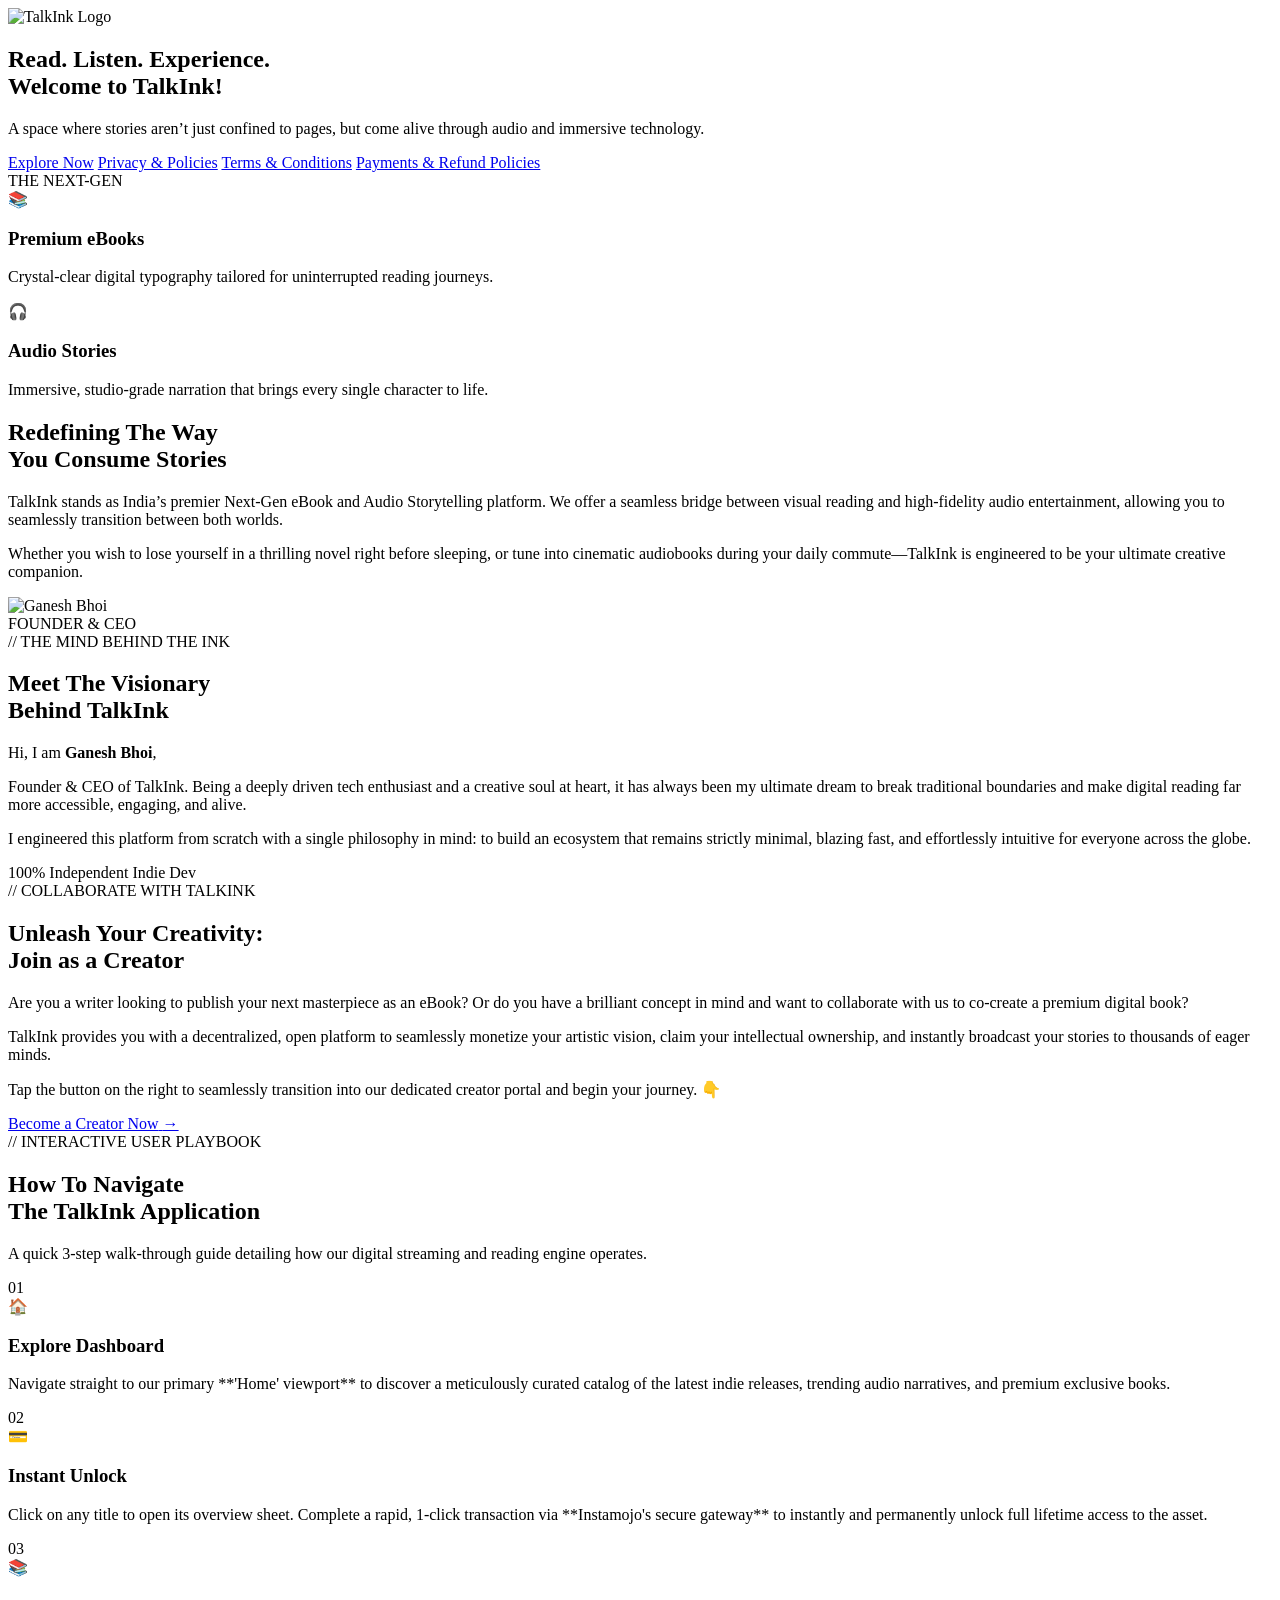
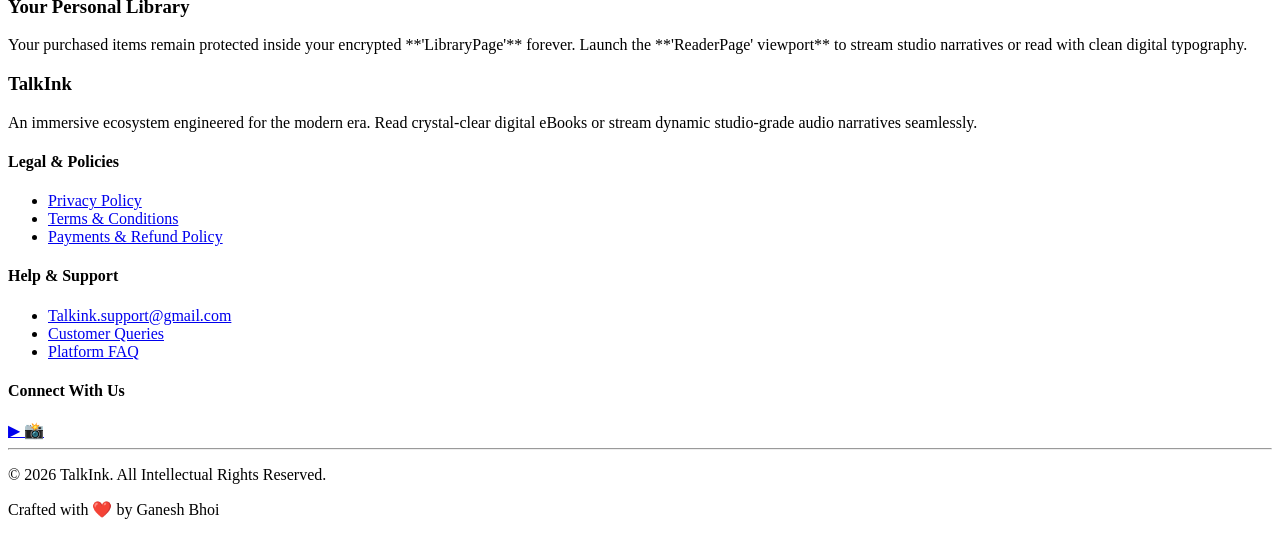
==== about.html @ d118d5c9 "Add files via upload" ====
<!DOCTYPE html>
<html lang="en">
<head>
    <meta charset="UTF-8">
    <meta name="viewport" content="width=device-width, initial-scale=1.0">
    <title>About TalkInk | Read. Listen. Experience.</title>
    
    <link rel="preconnect" href="https://fonts.googleapis.com">
    <link rel="preconnect" href="https://fonts.gstatic.com" crossorigin>
    <link href="https://fonts.googleapis.com/css2?family=Bricolage+Grotesque:opsz,wght@12..96,400;12..96,700&family=Inter:wght@300;400;600&display=swap" rel="stylesheet">
    
    <link rel="stylesheet" href="./css/about.css">
    
    
    
    
        <link rel="manifest" href="manifest.json">

<meta name="theme-color" content="#020617">
<meta name="apple-mobile-web-app-capable" content="yes">
<meta name="apple-mobile-web-app-status-bar-style" content="black-translucent">

<script>
  if ('serviceWorker' in navigator) {
    window.addEventListener('load', () => {
      navigator.serviceWorker.register('sw.js')
        .then(reg => console.log('🚀 TalkInk PWA Registered Successfully!', reg.scope))
        .catch(err => console.log('PWA Registration Failed:', err));
    });
  }
</script>
    
    
</head>
<body>

    <div class="glow-bg">
        <div class="blob blob-1"></div>
        <div class="blob blob-2"></div>
    </div>

    <main class="about-container">
        <section class="hero-section">
            <div class="hero-content">
                <div class="logo-wrapper reveal">
                    <div class="logo-glow"></div>
                    <img src="https://res.cloudinary.com/drrwpgp4m/image/upload/v1779297950/nyvkkxwpw5bxoefiwetw.jpg" alt="TalkInk Logo" id="wpa-avatar" class="hero-logo">
                </div>

                <h1 class="hero-title reveal">
                    Read. Listen. <span class="gradient-text">Experience.</span> 
                    <br>Welcome to TalkInk!
                </h1>

<p class="hero-subtitle reveal">
    A space where stories aren’t just confined to pages, 
    but come alive through <span class="highlight">audio and immersive technology</span>.
</p>


                <div class="hero-btns reveal">
                    <a href="index.html" class="btn-primary">Explore Now</a>
                       <a href="privacy.html" class="btn-primary">Privacy & Policies</a>

                       <a href="terms.html" class="btn-primary">Terms & Conditions</a>
                       
                       
                       <a href="payments.html" class="btn-primary">Payments & Refund Policies</a>
                </div>
            </div>
        </section>
        
        
        
        
        <section class="about-platform-section" id="about-vision">
    <div class="platform-container">
        
        <div class="bg-watermark">THE NEXT-GEN</div>

        <div class="platform-grid">
            <div class="platform-visuals reveal">
                <div class="feature-card glass-card">
                    <span class="card-icon">📚</span>
                    <h3>Premium eBooks</h3>
                    <p>Crystal-clear digital typography tailored for uninterrupted reading journeys.</p>
                </div>
                <div class="feature-card glass-card">
                    <span class="card-icon">🎧</span>
                    <h3>Audio Stories</h3>
                    <p>Immersive, studio-grade narration that brings every single character to life.</p>
                </div>
            </div>

            <div class="platform-text-content">
                <h2 class="section-title reveal">
                    Redefining The Way <br>You <span class="gradient-text">Consume Stories</span>
                </h2>
                
                <p class="platform-description reveal">
                    TalkInk stands as India’s premier Next-Gen eBook and Audio Storytelling platform. We offer a seamless bridge between visual reading and high-fidelity audio entertainment, allowing you to seamlessly transition between both worlds.
                </p>

                <p class="platform-description reveal">
                    Whether you wish to lose yourself in a thrilling novel right before sleeping, or tune into cinematic audiobooks during your daily commute—TalkInk is engineered to be your ultimate creative companion.
                </p>
            </div>
        </div>

    </div>
</section>



<section class="about-ceo-section">
    <div class="ceo-container">
        
        <div class="ceo-grid">
            <div class="ceo-visual-column reveal">
                <div class="frame-wrapper">
                    <div class="frame-border-glow"></div>
                    <div class="frame-corner corner-tl"></div>
                    <div class="frame-corner corner-br"></div>
                    <img src="https://res.cloudinary.com/drrwpgp4m/image/upload/v1779298196/upvf1u9ggvpctoeyirf7.jpg" alt="Ganesh Bhoi" id="founder-avatar" class="ceo-profile-img">
                </div>
                <div class="ceo-signature-badge">FOUNDER & CEO</div>
            </div>

            <div class="ceo-text-column">
                <span class="section-tag reveal">// THE MIND BEHIND THE INK</span>
                <h2 class="ceo-title reveal">Meet The Visionary <br>Behind TalkInk</h2>
                
                <div class="ceo-bio-wrapper reveal">
                    <p class="bio-greeting">Hi, I am <strong>Ganesh Bhoi</strong>,</p>
                    <p class="bio-main-text">
                        Founder & CEO of TalkInk. Being a deeply driven tech enthusiast and a creative soul at heart, it has always been my ultimate dream to break traditional boundaries and make digital reading far more accessible, engaging, and alive.
                    </p>
                    <p class="bio-main-text">
                        I engineered this platform from scratch with a single philosophy in mind: to build an ecosystem that remains strictly minimal, blazing fast, and effortlessly intuitive for everyone across the globe.
                    </p>
                </div>

                <div class="ceo-footer-meta reveal">
                    <div class="meta-item">
                        <span class="meta-val">100%</span>
                        <span class="meta-lbl">Independent Indie Dev</span>
                    </div>
                </div>
            </div>
        </div>

    </div>
</section>











<section class="about-creator-section">
    <div class="creator-container">
        
        <div class="creator-card glass-panel reveal">
            <div class="card-aura-glow"></div>
            
            <div class="creator-content-layout">
                <div class="creator-text-block">
                    <span class="creator-tag">// COLLABORATE WITH TALKINK</span>
                    <h2 class="creator-title">Unleash Your Creativity: <br><span class="gradient-text">Join as a Creator</span></h2>
                    
                    <p class="creator-description">
                        Are you a writer looking to publish your next masterpiece as an eBook? Or do you have a brilliant concept in mind and want to collaborate with us to co-create a premium digital book? 
                    </p>
                    <p class="creator-description">
                        TalkInk provides you with a decentralized, open platform to seamlessly monetize your artistic vision, claim your intellectual ownership, and instantly broadcast your stories to thousands of eager minds.
                    </p>
                    <p class="creator-direction-text">
                        Tap the button on the right to seamlessly transition into our dedicated creator portal and begin your journey. 👇
                    </p>
                </div>

                <div class="creator-action-block">
                    <div class="action-btn-wrapper">
                        <a href="creator.html" class="btn-magnetic-cta">
                            <span class="btn-text">Become a Creator Now</span>
                            <span class="btn-arrow">→</span>
                        </a>
                        <div class="btn-shadow-pulse"></div>
                    </div>
                </div>
            </div>
        </div>

    </div>
</section>











<section class="about-guide-section">
    <div class="guide-container">
        
        <div class="guide-header-block">
            <span class="guide-tag reveal">// INTERACTIVE USER PLAYBOOK</span>
            <h2 class="guide-main-title reveal">How To Navigate <br>The <span class="gradient-text">TalkInk Application</span></h2>
            <p class="guide-lead-text reveal">A quick 3-step walk-through guide detailing how our digital streaming and reading engine operates.</p>
        </div>

        <div class="guide-timeline-grid">
            
            <div class="guide-step-card glass-step reveal">
                <div class="step-badge">01</div>
                <div class="step-icon-wrap">🏠</div>
                <h3 class="step-title">Explore Dashboard</h3>
                <p class="step-description">
                    Navigate straight to our primary **'Home' viewport** to discover a meticulously curated catalog of the latest indie releases, trending audio narratives, and premium exclusive books.
                </p>
            </div>

            <div class="guide-step-card glass-step reveal">
                <div class="step-badge">02</div>
                <div class="step-icon-wrap">💳</div>
                <h3 class="step-title">Instant Unlock</h3>
                <p class="step-description">
                    Click on any title to open its overview sheet. Complete a rapid, 1-click transaction via **Instamojo's secure gateway** to instantly and permanently unlock full lifetime access to the asset.
                </p>
            </div>

            <div class="guide-step-card glass-step reveal">
                <div class="step-badge">03</div>
                <div class="step-icon-wrap">📚</div>
                <h3 class="step-title">Your Personal Library</h3>
                <p class="step-description">
                    Your purchased items remain protected inside your encrypted **'LibraryPage'** forever. Launch the **'ReaderPage' viewport** to stream studio narratives or read with clean digital typography.
                </p>
            </div>

        </div>

    </div>
</section>

        
        
        
        
        
        
        
        
        
        
        
        
        
        
    </main>
    
    
    
    <footer class="about-footer">
    <div class="footer-container">
        
        <div class="footer-grid-layout">
            
            <div class="footer-brand-column reveal">
                <div class="footer-logo-row">
                    <span class="brand-dot"></span>
                    <h3 class="footer-brand-name">TalkInk</h3>
                </div>
                <p class="brand-pitch-text">
                    An immersive ecosystem engineered for the modern era. Read crystal-clear digital eBooks or stream dynamic studio-grade audio narratives seamlessly.
                </p>
            </div>

            <div class="footer-links-column reveal">
                <h4 class="column-title">Legal & Policies</h4>
                <ul class="footer-link-list">
                    <li><a href="privacy.html" class="footer-nav-link">Privacy Policy</a></li>
                    <li><a href="terms.html" class="footer-nav-link">Terms & Conditions</a></li>
                    <li><a href="payments.html" class="footer-nav-link">Payments & Refund Policy</a></li>
                </ul>
            </div>

            <div class="footer-links-column reveal">
                <h4 class="column-title">Help & Support</h4>
                <ul class="footer-link-list">
                    <li><a href="mailto:Talkink.support@gmail.com" class="footer-nav-link link-email">Talkink.support@gmail.com</a></li>
                    <li><a href="support.html" class="footer-nav-link">Customer Queries</a></li>
                    <li><a href="faq.html" class="footer-nav-link">Platform FAQ</a></li>
                </ul>
            </div>

            <div class="footer-links-column reveal">
                <h4 class="column-title">Connect With Us</h4>
                <div class="social-links-row">
                    <a href="https://youtube.com" target="_blank" class="social-circle-btn" aria-label="YouTube">
                        <span class="social-icon">▶</span>
                    </a>
                    <a href="https://instagram.com" target="_blank" class="social-circle-btn" aria-label="Instagram">
                        <span class="social-icon">📸</span>
                    </a>
                </div>
            </div>

        </div>

        <hr class="footer-divider">

        <div class="footer-bottom-row">
            <p class="copyright-text">
                &copy; 2026 <span class="highlight-white">TalkInk</span>. All Intellectual Rights Reserved.
            </p>
            <p class="developer-tag">
                Crafted with ❤️ by <span class="gradient-text">Ganesh Bhoi</span>
            </p>
        </div>

    </div>
</footer>


    <script type="module" src="./js/about.js"></script>
</body>
</html>
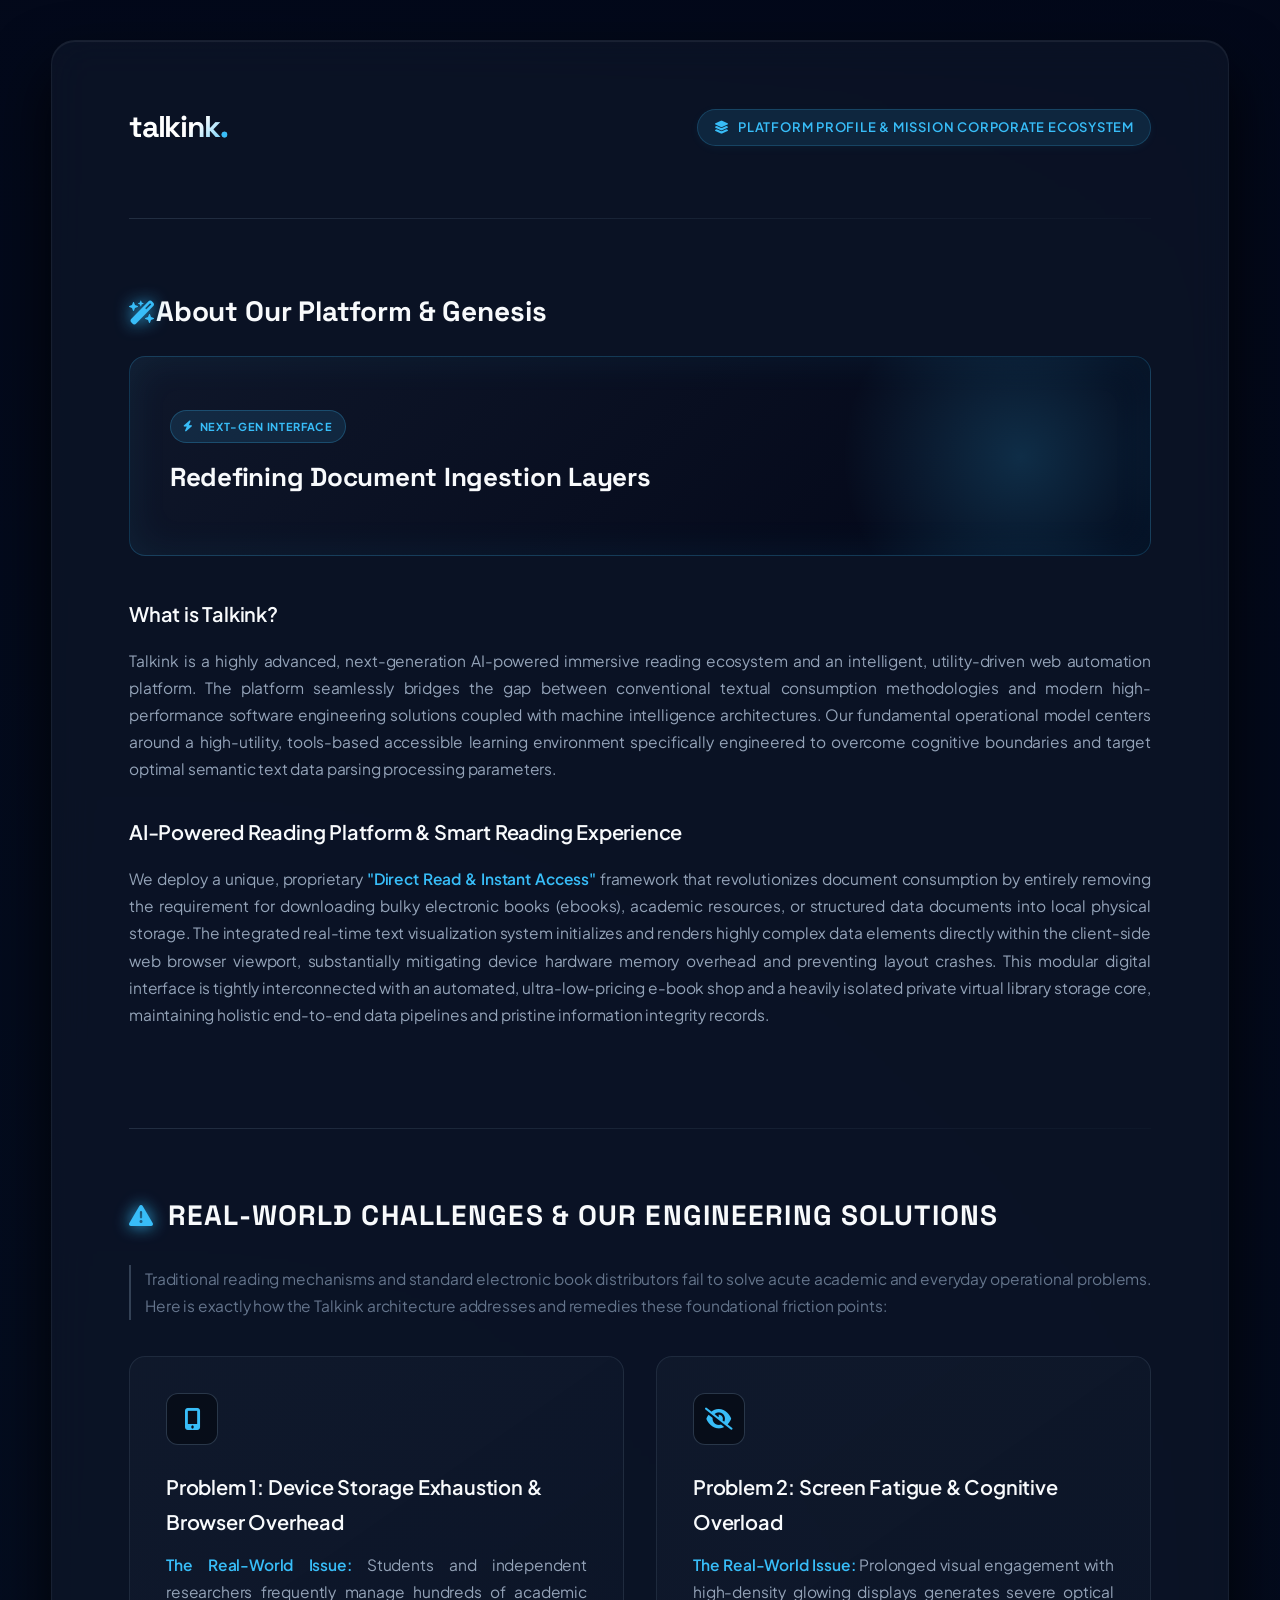
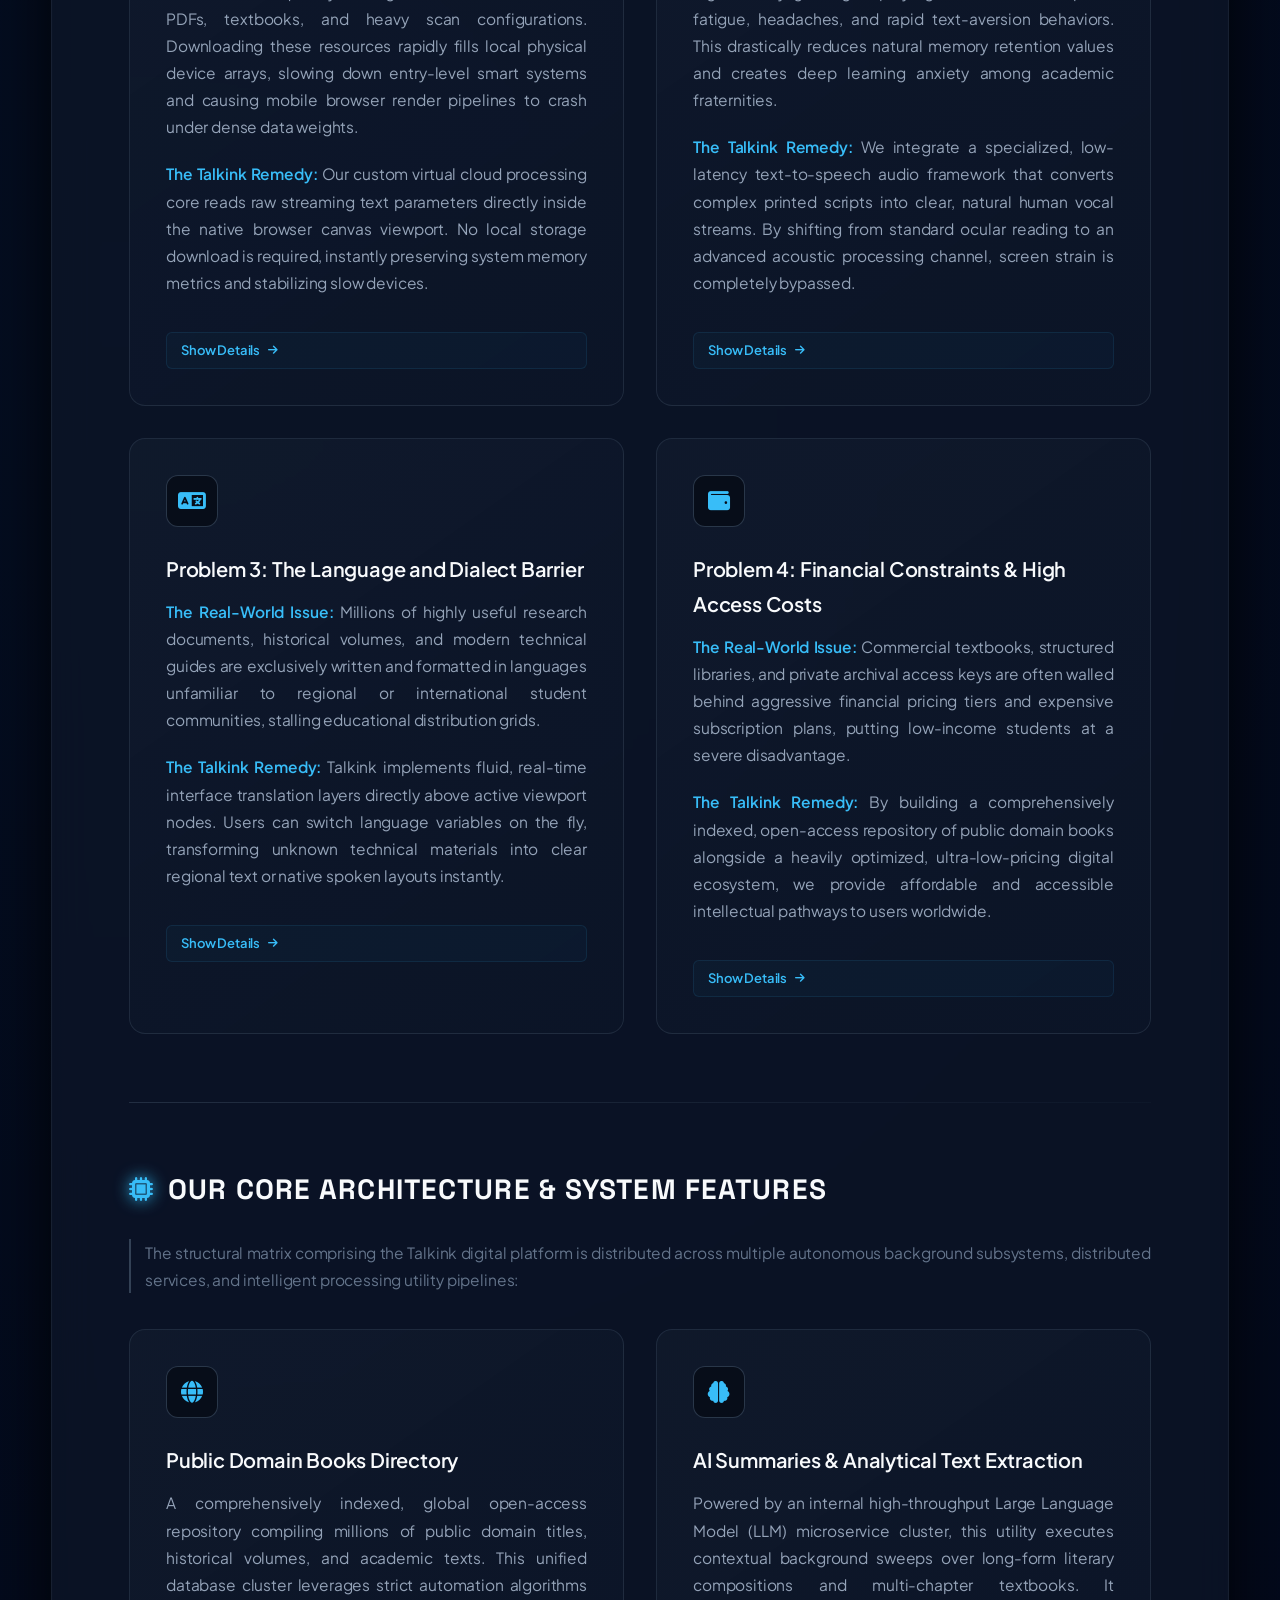
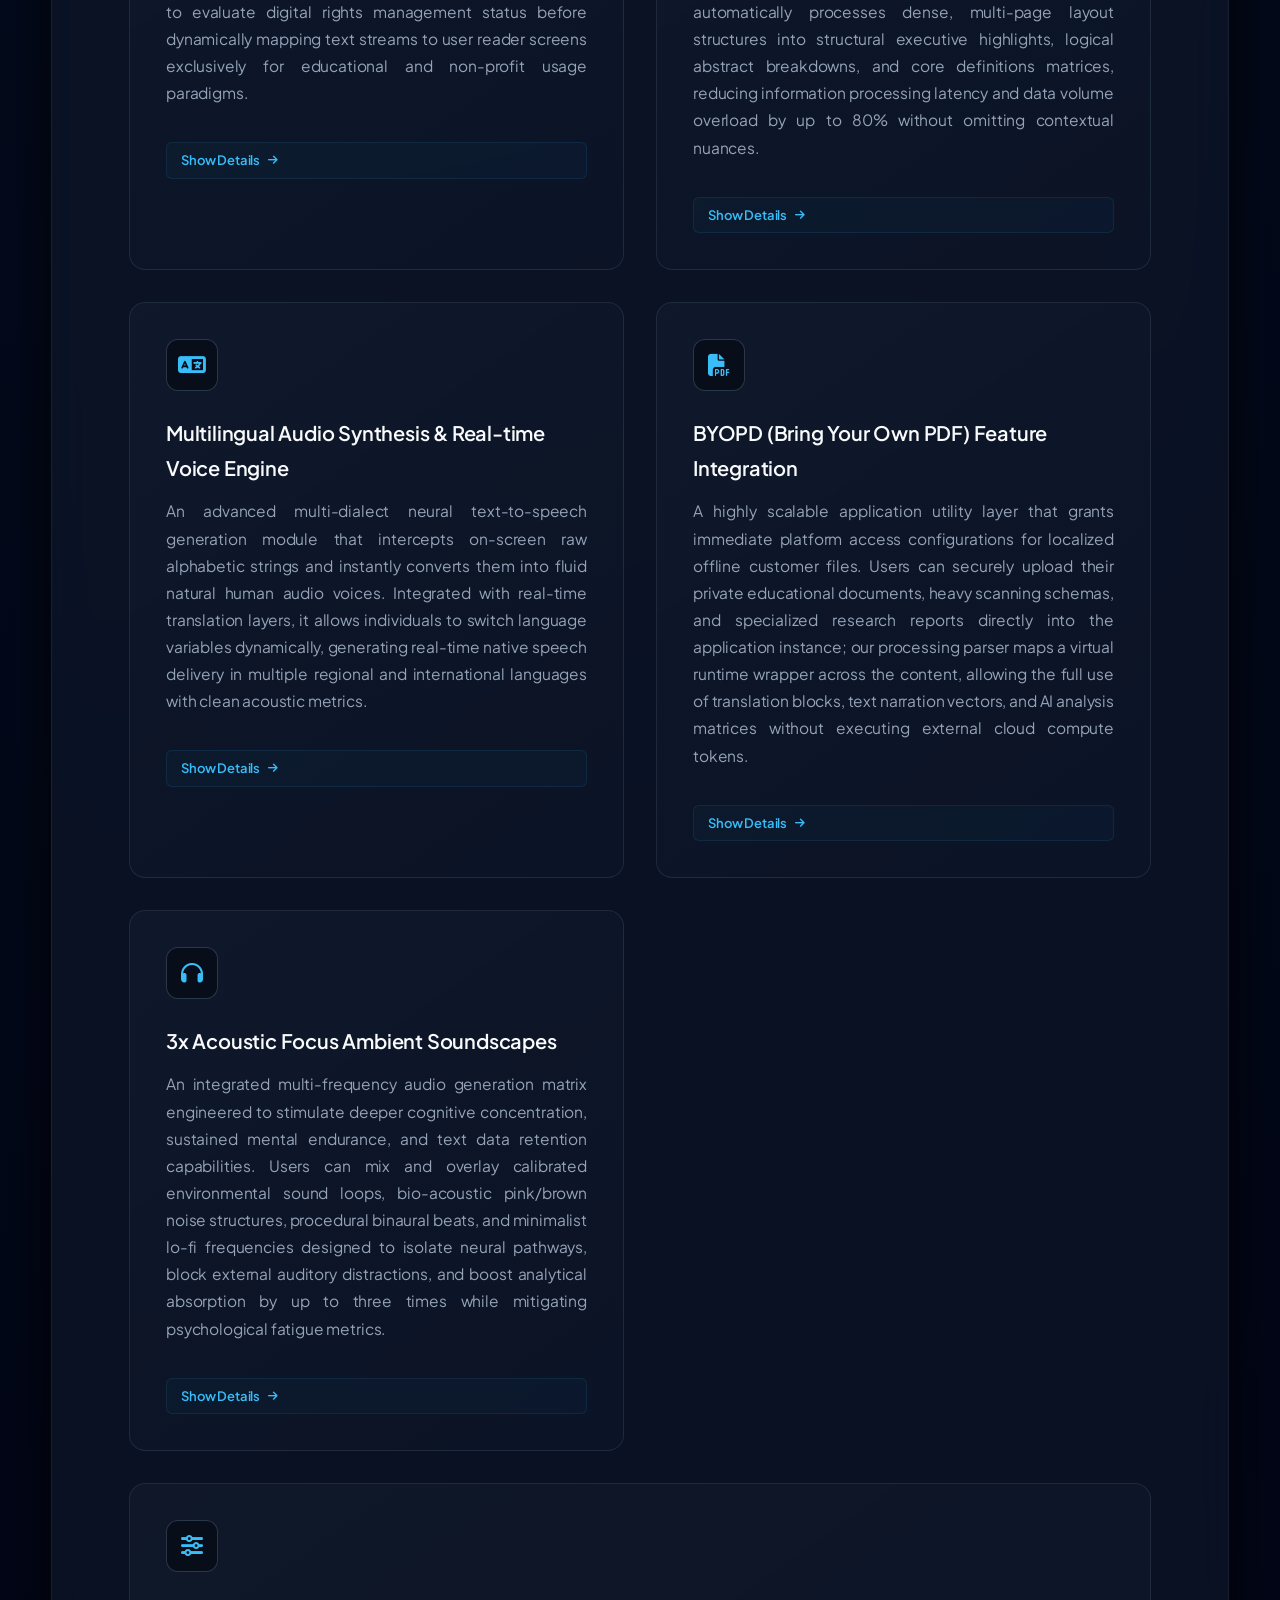
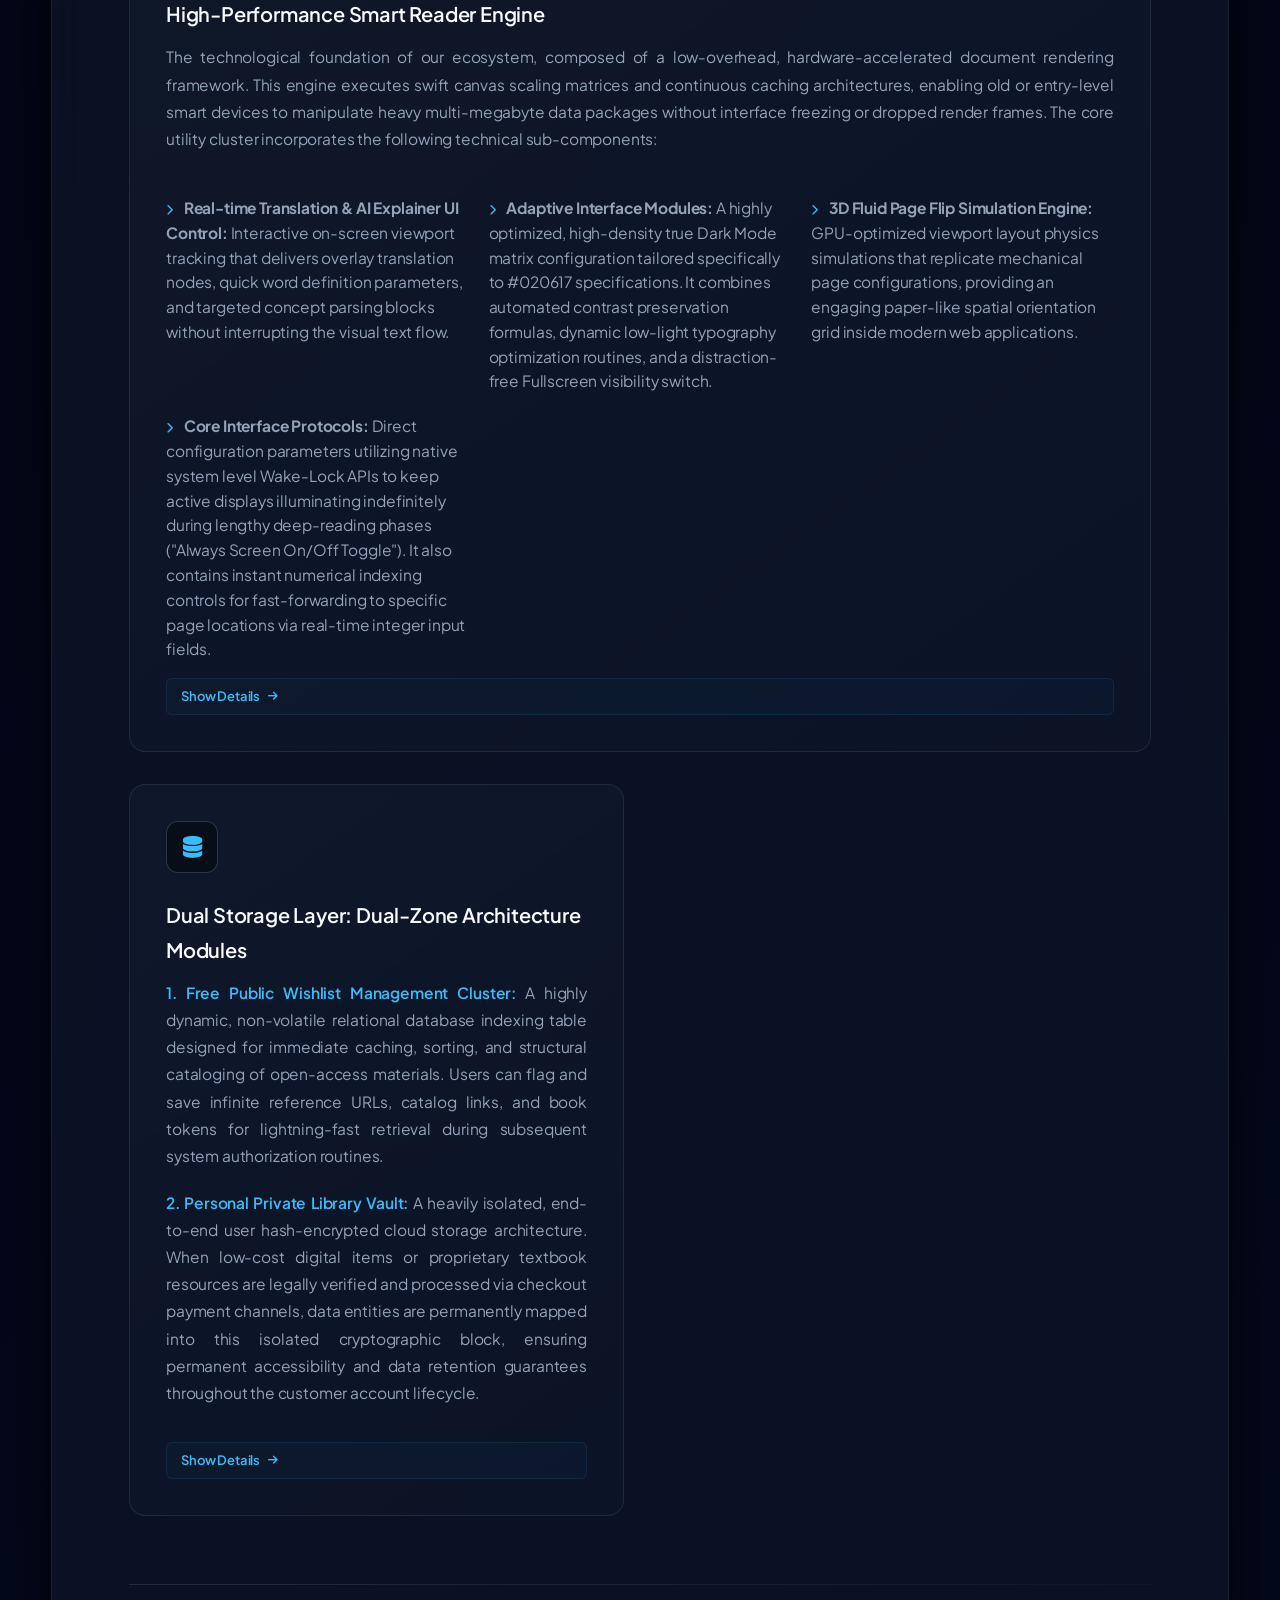
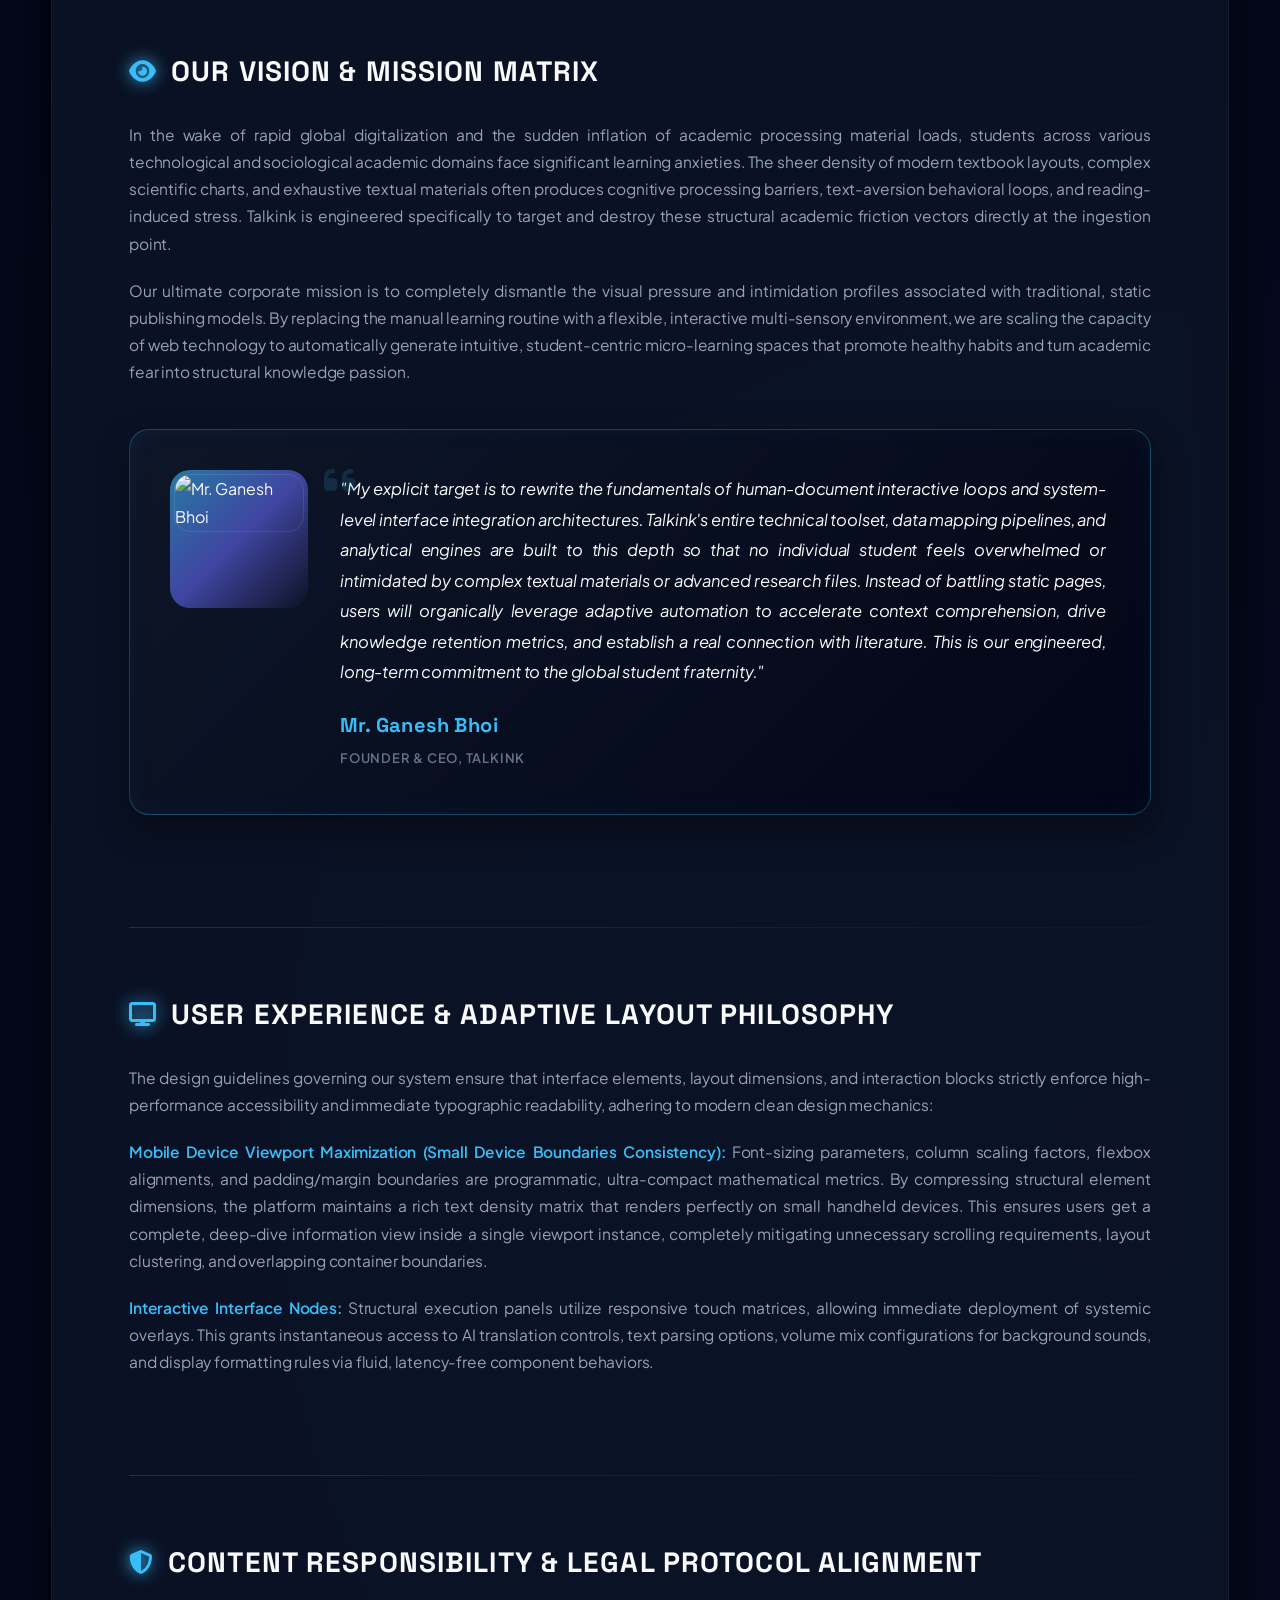
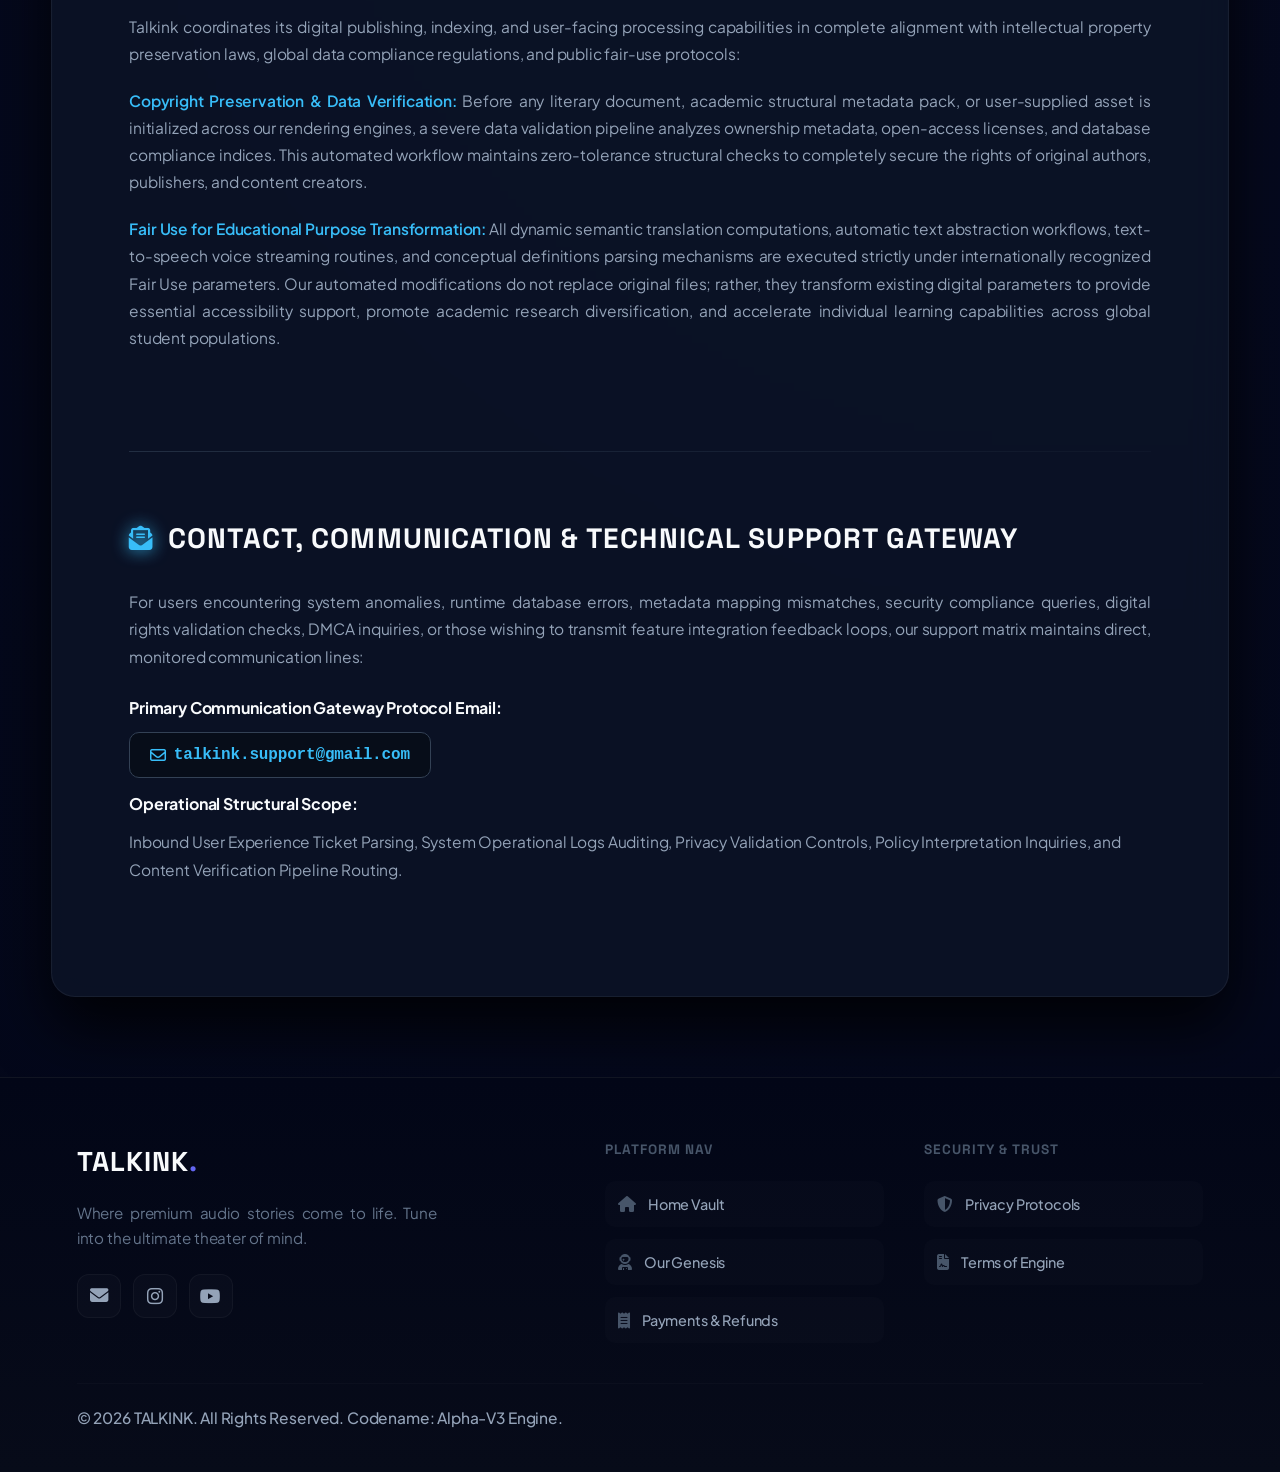
==== commit d0f377ba: "Update about.html" ====
--- a/about.html
+++ b/about.html
@@ -3,335 +3,359 @@
 <head>
     <meta charset="UTF-8">
     <meta name="viewport" content="width=device-width, initial-scale=1.0">
-    <title>About TalkInk | Read. Listen. Experience.</title>
+    <title>About Us | Talkink - Next-Gen AI Reading & Acoustic Immersion Platform</title>
+    <meta name="description" content="Discover Talkink, a highly advanced digital reading ecosystem and AI-powered automation platform founded by Ganesh Bhoi. Engineered to eliminate academic friction, manage public domain libraries, and boost focus with custom acoustic soundscapes.">
+    <meta name="keywords" content="Talkink, AI reading platform, Ganesh Bhoi, online library, public domain books, text to speech, student focus, ambient soundscapes, digital document parser">
+    <meta name="author" content="Ganesh Bhoi">
+    <meta name="robots" content="index, follow">
     
     <link rel="preconnect" href="https://fonts.googleapis.com">
     <link rel="preconnect" href="https://fonts.gstatic.com" crossorigin>
-    <link href="https://fonts.googleapis.com/css2?family=Bricolage+Grotesque:opsz,wght@12..96,400;12..96,700&family=Inter:wght@300;400;600&display=swap" rel="stylesheet">
-    
+    <link href="https://fonts.googleapis.com/css2?family=Plus+Jakarta+Sans:wght@400;500;600;700;800&family=Space+Grotesk:wght@500;700&display=swap" rel="stylesheet">
+    <link rel="stylesheet" href="https://cdnjs.cloudflare.com/ajax/libs/font-awesome/6.4.0/css/all.min.css">
     <link rel="stylesheet" href="./css/about.css">
     
-    
-    
-    
-        <link rel="manifest" href="manifest.json">
-
-<meta name="theme-color" content="#020617">
-<meta name="apple-mobile-web-app-capable" content="yes">
-<meta name="apple-mobile-web-app-status-bar-style" content="black-translucent">
-
-<script>
-  if ('serviceWorker' in navigator) {
-    window.addEventListener('load', () => {
-      navigator.serviceWorker.register('sw.js')
-        .then(reg => console.log('🚀 TalkInk PWA Registered Successfully!', reg.scope))
-        .catch(err => console.log('PWA Registration Failed:', err));
-    });
-  }
-</script>
-    
-    
+    <style>
+        /* Article Navigation Interactive Anchor Link Styling */
+        .article-trigger-btn {
+            display: inline-flex;
+            align-items: center;
+            gap: 8px;
+            color: var(--accent-cyan, #38bdf8);
+            text-decoration: none;
+            font-size: 13px;
+            font-weight: 600;
+            margin-top: 16px;
+            padding: 6px 14px;
+            border-radius: 6px;
+            background-color: rgba(56, 189, 248, 0.03);
+            border: 1px solid rgba(56, 189, 248, 0.1);
+            transition: all 0.3s ease;
+            cursor: pointer;
+        }
+        .article-trigger-btn:hover {
+            background-color: rgba(56, 189, 248, 0.08);
+            border-color: rgba(56, 189, 248, 0.25);
+            transform: translateX(2px);
+        }
+        .article-trigger-btn i {
+            font-size: 11px;
+            transition: transform 0.3s ease;
+        }
+        .article-trigger-btn:hover i {
+            transform: translateX(3px);
+        }
+    </style>
 </head>
 <body>
 
-    <div class="glow-bg">
-        <div class="blob blob-1"></div>
-        <div class="blob blob-2"></div>
-    </div>
-
-    <main class="about-container">
-        <section class="hero-section">
-            <div class="hero-content">
-                <div class="logo-wrapper reveal">
-                    <div class="logo-glow"></div>
-                    <img src="https://res.cloudinary.com/drrwpgp4m/image/upload/v1779297950/nyvkkxwpw5bxoefiwetw.jpg" alt="TalkInk Logo" id="wpa-avatar" class="hero-logo">
-                </div>
-
-                <h1 class="hero-title reveal">
-                    Read. Listen. <span class="gradient-text">Experience.</span> 
-                    <br>Welcome to TalkInk!
-                </h1>
-
-<p class="hero-subtitle reveal">
-    A space where stories aren’t just confined to pages, 
-    but come alive through <span class="highlight">audio and immersive technology</span>.
-</p>
-
-
-                <div class="hero-btns reveal">
-                    <a href="index.html" class="btn-primary">Explore Now</a>
-                       <a href="privacy.html" class="btn-primary">Privacy & Policies</a>
-
-                       <a href="terms.html" class="btn-primary">Terms & Conditions</a>
-                       
-                       
-                       <a href="payments.html" class="btn-primary">Payments & Refund Policies</a>
-                </div>
-            </div>
-        </section>
-        
-        
-        
-        
-        <section class="about-platform-section" id="about-vision">
-    <div class="platform-container">
-        
-        <div class="bg-watermark">THE NEXT-GEN</div>
-
-        <div class="platform-grid">
-            <div class="platform-visuals reveal">
-                <div class="feature-card glass-card">
-                    <span class="card-icon">📚</span>
-                    <h3>Premium eBooks</h3>
-                    <p>Crystal-clear digital typography tailored for uninterrupted reading journeys.</p>
-                </div>
-                <div class="feature-card glass-card">
-                    <span class="card-icon">🎧</span>
-                    <h3>Audio Stories</h3>
-                    <p>Immersive, studio-grade narration that brings every single character to life.</p>
-                </div>
-            </div>
-
-            <div class="platform-text-content">
-                <h2 class="section-title reveal">
-                    Redefining The Way <br>You <span class="gradient-text">Consume Stories</span>
-                </h2>
+    <main id="about-container">
+
+        <header class="top-bar animate-fade-in">
+            <div class="logo-area">
+                <span class="logo-text">Talkink</span>
+            </div>
+            <nav class="doc-badge-area">
+                <span class="doc-tag"><i class="fa-solid fa-layer-group icon-space"></i>Platform Profile &amp; Mission Corporate Ecosystem</span>
+            </nav>
+        </header>
+
+        <hr class="section-divider">
+
+        <section class="section" id="hero-intro">
+            <h1 class="reveal-on-scroll" style="font-family: var(--font-display); font-size: var(--fs-h2); margin-bottom: 20px;"><i class="fa-solid fa-wand-magic-sparkles section-icon"></i>About Our Platform & Genesis</h1>
+            
+            <div class="hero-banner-wrapper animate-pulse-subtle">
+                <div class="hero-graphic-overlay">
+                    <span class="banner-badge"><i class="fa-solid fa-bolt"></i> Next-Gen Interface</span>
+                    <h4>Redefining Document Ingestion Layers</h4>
+                </div>
+            </div>
+
+            <div class="content-block reveal-on-scroll">
+                <h3>What is Talkink?</h3>
+                <p>Talkink is a highly advanced, next-generation AI-powered immersive reading ecosystem and an intelligent, utility-driven web automation platform. The platform seamlessly bridges the gap between conventional textual consumption methodologies and modern high-performance software engineering solutions coupled with machine intelligence architectures. Our fundamental operational model centers around a high-utility, tools-based accessible learning environment specifically engineered to overcome cognitive boundaries and target optimal semantic text data parsing processing parameters.</p>
+            </div>
+            
+            <div class="content-block reveal-on-scroll">
+                <h3>AI-Powered Reading Platform &amp; Smart Reading Experience</h3>
+                <p>We deploy a unique, proprietary <strong>"Direct Read &amp; Instant Access"</strong> framework that revolutionizes document consumption by entirely removing the requirement for downloading bulky electronic books (ebooks), academic resources, or structured data documents into local physical storage. The integrated real-time text visualization system initializes and renders highly complex data elements directly within the client-side web browser viewport, substantially mitigating device hardware memory overhead and preventing layout crashes. This modular digital interface is tightly interconnected with an automated, ultra-low-pricing e-book shop and a heavily isolated private virtual library storage core, maintaining holistic end-to-end data pipelines and pristine information integrity records.</p>
+            </div>
+        </section>
+
+        <hr class="section-divider">
+
+        <section class="section" id="problems-solved">
+            <h2 class="reveal-on-scroll"><i class="fa-solid fa-triangle-exclamation section-icon"></i>Real-World Challenges & Our Engineering Solutions</h2>
+            <p class="section-desc reveal-on-scroll">Traditional reading mechanisms and standard electronic book distributors fail to solve acute academic and everyday operational problems. Here is exactly how the Talkink architecture addresses and remedies these foundational friction points:</p>
+            
+            <div class="feature-matrix">
+                <article class="feature-item reveal-on-scroll">
+                    <div class="feature-icon-wrapper"><i class="fa-solid fa-mobile-screen-button"></i></div>
+                    <h3 class="feature-title">Problem 1: Device Storage Exhaustion & Browser Overhead</h3>
+                    <p class="feature-desc"><strong>The Real-World Issue:</strong> Students and independent researchers frequently manage hundreds of academic PDFs, textbooks, and heavy scan configurations. Downloading these resources rapidly fills local physical device arrays, slowing down entry-level smart systems and causing mobile browser render pipelines to crash under dense data weights.</p>
+                    <p class="feature-desc"><strong>The Talkink Remedy:</strong> Our custom virtual cloud processing core reads raw streaming text parameters directly inside the native browser canvas viewport. No local storage download is required, instantly preserving system memory metrics and stabilizing slow devices.</p>
+                    
+                    <a href="article.html?id=device-storage" class="article-trigger-btn">
+                        Show Details <i class="fa-solid fa-arrow-right"></i>
+                    </a>
+                </article>
+
+                <article class="feature-item reveal-on-scroll">
+                    <div class="feature-icon-wrapper"><i class="fa-solid fa-eye-slash"></i></div>
+                    <h3 class="feature-title">Problem 2: Screen Fatigue & Cognitive Overload</h3>
+                    <p class="feature-desc"><strong>The Real-World Issue:</strong> Prolonged visual engagement with high-density glowing displays generates severe optical fatigue, headaches, and rapid text-aversion behaviors. This drastically reduces natural memory retention values and creates deep learning anxiety among academic fraternities.</p>
+                    <p class="feature-desc"><strong>The Talkink Remedy:</strong> We integrate a specialized, low-latency text-to-speech audio framework that converts complex printed scripts into clear, natural human vocal streams. By shifting from standard ocular reading to an advanced acoustic processing channel, screen strain is completely bypassed.</p>
+                    
+                    <a href="article.html?id=screen-fatigue" class="article-trigger-btn">
+                        Show Details <i class="fa-solid fa-arrow-right"></i>
+                    </a>
+                </article>
+
+                <article class="feature-item reveal-on-scroll">
+                    <div class="feature-icon-wrapper"><i class="fa-solid fa-language"></i></div>
+                    <h3 class="feature-title">Problem 3: The Language and Dialect Barrier</h3>
+                    <p class="feature-desc"><strong>The Real-World Issue:</strong> Millions of highly useful research documents, historical volumes, and modern technical guides are exclusively written and formatted in languages unfamiliar to regional or international student communities, stalling educational distribution grids.</p>
+                    <p class="feature-desc"><strong>The Talkink Remedy:</strong> Talkink implements fluid, real-time interface translation layers directly above active viewport nodes. Users can switch language variables on the fly, transforming unknown technical materials into clear regional text or native spoken layouts instantly.</p>
+                    
+                    <a href="article.html?id=language-barrier" class="article-trigger-btn">
+                        Show Details <i class="fa-solid fa-arrow-right"></i>
+                    </a>
+                </article>
+
+                <article class="feature-item reveal-on-scroll">
+                    <div class="feature-icon-wrapper"><i class="fa-solid fa-wallet"></i></div>
+                    <h3 class="feature-title">Problem 4: Financial Constraints & High Access Costs</h3>
+                    <p class="feature-desc"><strong>The Real-World Issue:</strong> Commercial textbooks, structured libraries, and private archival access keys are often walled behind aggressive financial pricing tiers and expensive subscription plans, putting low-income students at a severe disadvantage.</p>
+                    <p class="feature-desc"><strong>The Talkink Remedy:</strong> By building a comprehensively indexed, open-access repository of public domain books alongside a heavily optimized, ultra-low-pricing digital ecosystem, we provide affordable and accessible intellectual pathways to users worldwide.</p>
+                    
+                    <a href="article.html?id=financial-costs" class="article-trigger-btn">
+                        Show Details <i class="fa-solid fa-arrow-right"></i>
+                    </a>
+                </article>
+            </div>
+        </section>
+
+        <hr class="section-divider">
+
+        <section class="section" id="our-features">
+            <h2 class="reveal-on-scroll"><i class="fa-solid fa-microchip section-icon"></i>Our Core Architecture &amp; System Features</h2>
+            <p class="section-desc reveal-on-scroll">The structural matrix comprising the Talkink digital platform is distributed across multiple autonomous background subsystems, distributed services, and intelligent processing utility pipelines:</p>
+            
+            <div class="feature-matrix">
+                <article class="feature-item reveal-on-scroll">
+                    <div class="feature-icon-wrapper"><i class="fa-solid fa-globe"></i></div>
+                    <h3 class="feature-title">Public Domain Books Directory</h3>
+                    <p class="feature-desc">A comprehensively indexed, global open-access repository compiling millions of public domain titles, historical volumes, and academic texts. This unified database cluster leverages strict automation algorithms to evaluate digital rights management status before dynamically mapping text streams to user reader screens exclusively for educational and non-profit usage paradigms.</p>
+                    
+                    <a href="article.html?id=public-domain" class="article-trigger-btn">
+                        Show Details <i class="fa-solid fa-arrow-right"></i>
+                    </a>
+                </article>
+
+                <article class="feature-item reveal-on-scroll">
+                    <div class="feature-icon-wrapper"><i class="fa-solid fa-brain"></i></div>
+                    <h3 class="feature-title">AI Summaries &amp; Analytical Text Extraction</h3>
+                    <p class="feature-desc">Powered by an internal high-throughput Large Language Model (LLM) microservice cluster, this utility executes contextual background sweeps over long-form literary compositions and multi-chapter textbooks. It automatically processes dense, multi-page layout structures into structural executive highlights, logical abstract breakdowns, and core definitions matrices, reducing information processing latency and data volume overload by up to 80% without omitting contextual nuances.</p>
+                    
+                    <a href="article.html?id=ai-summaries" class="article-trigger-btn">
+                        Show Details <i class="fa-solid fa-arrow-right"></i>
+                    </a>
+                </article>
+
+                <article class="feature-item reveal-on-scroll">
+                    <div class="feature-icon-wrapper"><i class="fa-solid fa-language"></i></div>
+                    <h3 class="feature-title">Multilingual Audio Synthesis &amp; Real-time Voice Engine</h3>
+                    <p class="feature-desc">An advanced multi-dialect neural text-to-speech generation module that intercepts on-screen raw alphabetic strings and instantly converts them into fluid natural human audio voices. Integrated with real-time translation layers, it allows individuals to switch language variables dynamically, generating real-time native speech delivery in multiple regional and international languages with clean acoustic metrics.</p>
+                    
+                    <a href="article.html?id=audio-synthesis" class="article-trigger-btn">
+                        Show Details <i class="fa-solid fa-arrow-right"></i>
+                    </a>
+                </article>
+
+                <article class="feature-item reveal-on-scroll">
+                    <div class="feature-icon-wrapper"><i class="fa-solid fa-file-pdf"></i></div>
+                    <h3 class="feature-title">BYOPD (Bring Your Own PDF) Feature Integration</h3>
+                    <p class="feature-desc">A highly scalable application utility layer that grants immediate platform access configurations for localized offline customer files. Users can securely upload their private educational documents, heavy scanning schemas, and specialized research reports directly into the application instance; our processing parser maps a virtual runtime wrapper across the content, allowing the full use of translation blocks, text narration vectors, and AI analysis matrices without executing external cloud compute tokens.</p>
+                    
+                    <a href="article.html?id=byopd" class="article-trigger-btn">
+                        Show Details <i class="fa-solid fa-arrow-right"></i>
+                    </a>
+                </article>
+
+                <article class="feature-item reveal-on-scroll">
+                    <div class="feature-icon-wrapper"><i class="fa-solid fa-headphones"></i></div>
+                    <h3 class="feature-title">3x Acoustic Focus Ambient Soundscapes</h3>
+                    <p class="feature-desc">An integrated multi-frequency audio generation matrix engineered to stimulate deeper cognitive concentration, sustained mental endurance, and text data retention capabilities. Users can mix and overlay calibrated environmental sound loops, bio-acoustic pink/brown noise structures, procedural binaural beats, and minimalist lo-fi frequencies designed to isolate neural pathways, block external auditory distractions, and boost analytical absorption by up to three times while mitigating psychological fatigue metrics.</p>
+                    
+                    <a href="article.html?id=acoustic-focus" class="article-trigger-btn">
+                        Show Details <i class="fa-solid fa-arrow-right"></i>
+                    </a>
+                </article>
+
+                <article class="feature-item full-width reveal-on-scroll">
+                    <div class="feature-icon-wrapper"><i class="fa-solid fa-sliders"></i></div>
+                    <h3 class="feature-title">High-Performance Smart Reader Engine</h3>
+                    <p class="feature-desc">The technological foundation of our ecosystem, composed of a low-overhead, hardware-accelerated document rendering framework. This engine executes swift canvas scaling matrices and continuous caching architectures, enabling old or entry-level smart devices to manipulate heavy multi-megabyte data packages without interface freezing or dropped render frames. The core utility cluster incorporates the following technical sub-components:</p>
+                    <ul class="sub-feature-list">
+                        <li><i class="fa-solid fa-chevron-right list-bullet"></i> <strong>Real-time Translation &amp; AI Explainer UI Control:</strong> Interactive on-screen viewport tracking that delivers overlay translation nodes, quick word definition parameters, and targeted concept parsing blocks without interrupting the visual text flow.</li>
+                        <li><i class="fa-solid fa-chevron-right list-bullet"></i> <strong>Adaptive Interface Modules:</strong> A highly optimized, high-density true Dark Mode matrix configuration tailored specifically to #020617 specifications. It combines automated contrast preservation formulas, dynamic low-light typography optimization routines, and a distraction-free Fullscreen visibility switch.</li>
+                        <li><i class="fa-solid fa-chevron-right list-bullet"></i> <strong>3D Fluid Page Flip Simulation Engine:</strong> GPU-optimized viewport layout physics simulations that replicate mechanical page configurations, providing an engaging paper-like spatial orientation grid inside modern web applications.</li>
+                        <li><i class="fa-solid fa-chevron-right list-bullet"></i> <strong>Core Interface Protocols:</strong> Direct configuration parameters utilizing native system level Wake-Lock APIs to keep active displays illuminating indefinitely during lengthy deep-reading phases ("Always Screen On/Off Toggle"). It also contains instant numerical indexing controls for fast-forwarding to specific page locations via real-time integer input fields.</li>
+                    </ul>
+                    
+                    <a href="article.html?id=reader-engine" class="article-trigger-btn">
+                        Show Details <i class="fa-solid fa-arrow-right"></i>
+                    </a>
+                </article>
+
+                <article class="feature-item reveal-on-scroll">
+                    <div class="feature-icon-wrapper"><i class="fa-solid fa-database"></i></div>
+                    <h3 class="feature-title">Dual Storage Layer: Dual-Zone Architecture Modules</h3>
+                    <p class="feature-desc"><strong>1. Free Public Wishlist Management Cluster:</strong> A highly dynamic, non-volatile relational database indexing table designed for immediate caching, sorting, and structural cataloging of open-access materials. Users can flag and save infinite reference URLs, catalog links, and book tokens for lightning-fast retrieval during subsequent system authorization routines.</p>
+                    <p class="feature-desc"><strong>2. Personal Private Library Vault:</strong> A heavily isolated, end-to-end user hash-encrypted cloud storage architecture. When low-cost digital items or proprietary textbook resources are legally verified and processed via checkout payment channels, data entities are permanently mapped into this isolated cryptographic block, ensuring permanent accessibility and data retention guarantees throughout the customer account lifecycle.</p>
+                    
+                    <a href="article.html?id=dual-storage" class="article-trigger-btn">
+                        Show Details <i class="fa-solid fa-arrow-right"></i>
+                    </a>
+                </article>
+            </div>
+        </section>
+
+        <hr class="section-divider">
+
+        <section class="section" id="our-vision">
+            <h2 class="reveal-on-scroll"><i class="fa-solid fa-eye section-icon"></i>Our Vision &amp; Mission Matrix</h2>
+            <div class="content-block reveal-on-scroll">
+                <p>In the wake of rapid global digitalization and the sudden inflation of academic processing material loads, students across various technological and sociological academic domains face significant learning anxieties. The sheer density of modern textbook layouts, complex scientific charts, and exhaustive textual materials often produces cognitive processing barriers, text-aversion behavioral loops, and reading-induced stress. Talkink is engineered specifically to target and destroy these structural academic friction vectors directly at the ingestion point.</p>
+                <p>Our ultimate corporate mission is to completely dismantle the visual pressure and intimidation profiles associated with traditional, static publishing models. By replacing the manual learning routine with a flexible, interactive multi-sensory environment, we are scaling the capacity of web technology to automatically generate intuitive, student-centric micro-learning spaces that promote healthy habits and turn academic fear into structural knowledge passion.</p>
+            </div>
+
+            <blockquote class="founder-commitment-container reveal-on-scroll">
+                <div class="founder-profile-wrapper">
+                    <div class="founder-avatar-frame">
+                        <img src="https://res.cloudinary.com/drrwpgp4m/image/upload/v1779298196/upvf1u9ggvpctoeyirf7.jpg" id="ganesh" alt="Mr. Ganesh Bhoi" class="founder-img">
+                        <div class="avatar-glow-ring"></div>
+                    </div>
+                    <div class="founder-quote-content">
+                        <i class="fa-solid fa-quote-left quote-bracket-icon"></i>
+                        <p class="vision-statement">"My explicit target is to rewrite the fundamentals of human-document interactive loops and system-level interface integration architectures. Talkink's entire technical toolset, data mapping pipelines, and analytical engines are built to this depth so that no individual student feels overwhelmed or intimidated by complex textual materials or advanced research files. Instead of battling static pages, users will organically leverage adaptive automation to accelerate context comprehension, drive knowledge retention metrics, and establish a real connection with literature. This is our engineered, long-term commitment to the global student fraternity."</p>
+                        <cite class="founder-signature-block">
+                            <strong class="founder-name">Mr. Ganesh Bhoi</strong>
+                            <span class="founder-title">Founder &amp; CEO, Talkink</span>
+                        </cite>
+                    </div>
+                </div>
+            </blockquote>
+        </section>
+
+        <hr class="section-divider">
+
+        <section class="section" id="user-experience">
+            <h2 class="reveal-on-scroll"><i class="fa-solid fa-display section-icon"></i>User Experience &amp; Adaptive Layout Philosophy</h2>
+            <div class="content-block reveal-on-scroll">
+                <p>The design guidelines governing our system ensure that interface elements, layout dimensions, and interaction blocks strictly enforce high-performance accessibility and immediate typographic readability, adhering to modern clean design mechanics:</p>
+                <p><strong>Mobile Device Viewport Maximization (Small Device Boundaries Consistency):</strong> Font-sizing parameters, column scaling factors, flexbox alignments, and padding/margin boundaries are programmatic, ultra-compact mathematical metrics. By compressing structural element dimensions, the platform maintains a rich text density matrix that renders perfectly on small handheld devices. This ensures users get a complete, deep-dive information view inside a single viewport instance, completely mitigating unnecessary scrolling requirements, layout clustering, and overlapping container boundaries.</p>
+                <p><strong>Interactive Interface Nodes:</strong> Structural execution panels utilize responsive touch matrices, allowing immediate deployment of systemic overlays. This grants instantaneous access to AI translation controls, text parsing options, volume mix configurations for background sounds, and display formatting rules via fluid, latency-free component behaviors.</p>
+            </div>
+        </section>
+
+        <hr class="section-divider">
+
+        <section class="section" id="content-responsibility">
+            <h2 class="reveal-on-scroll"><i class="fa-solid fa-shield-halved section-icon"></i>Content Responsibility &amp; Legal Protocol Alignment</h2>
+            <div class="content-block reveal-on-scroll">
+                <p>Talkink coordinates its digital publishing, indexing, and user-facing processing capabilities in complete alignment with intellectual property preservation laws, global data compliance regulations, and public fair-use protocols:</p>
+                <p><strong>Copyright Preservation &amp; Data Verification:</strong> Before any literary document, academic structural metadata pack, or user-supplied asset is initialized across our rendering engines, a severe data validation pipeline analyzes ownership metadata, open-access licenses, and database compliance indices. This automated workflow maintains zero-tolerance structural checks to completely secure the rights of original authors, publishers, and content creators.</p>
+                <p><strong>Fair Use for Educational Purpose Transformation:</strong> All dynamic semantic translation computations, automatic text abstraction workflows, text-to-speech voice streaming routines, and conceptual definitions parsing mechanisms are executed strictly under internationally recognized Fair Use parameters. Our automated modifications do not replace original files; rather, they transform existing digital parameters to provide essential accessibility support, promote academic research diversification, and accelerate individual learning capabilities across global student populations.</p>
+            </div>
+        </section>
+
+        <hr class="section-divider">
+
+        <section class="section" id="contact-support">
+            <h2 class="reveal-on-scroll"><i class="fa-solid fa-envelope-open-text section-icon"></i>Contact, Communication &amp; Technical Support Gateway</h2>
+            <div class="content-block reveal-on-scroll">
+                <p>For users encountering system anomalies, runtime database errors, metadata mapping mismatches, security compliance queries, digital rights validation checks, DMCA inquiries, or those wishing to transmit feature integration feedback loops, our support matrix maintains direct, monitored communication lines:</p>
                 
-                <p class="platform-description reveal">
-                    TalkInk stands as India’s premier Next-Gen eBook and Audio Storytelling platform. We offer a seamless bridge between visual reading and high-fidelity audio entertainment, allowing you to seamlessly transition between both worlds.
-                </p>
-
-                <p class="platform-description reveal">
-                    Whether you wish to lose yourself in a thrilling novel right before sleeping, or tune into cinematic audiobooks during your daily commute—TalkInk is engineered to be your ultimate creative companion.
-                </p>
-            </div>
+                <address class="contact-channels-wrapper">
+                    <ul class="support-channels-list">
+                        <li class="reveal-on-scroll">
+                            <strong>Primary Communication Gateway Protocol Email:</strong> 
+                            <a href="mailto:talkink.support@gmail.com" class="support-email-link"><i class="fa-regular fa-envelope icon-space"></i>talkink.support@gmail.com</a>
+                        </li>
+                        <li class="reveal-on-scroll" style="margin-top: 12px;">
+                            <strong>Operational Structural Scope:</strong> 
+                            <span class="scope-text-block">Inbound User Experience Ticket Parsing, System Operational Logs Auditing, Privacy Validation Controls, Policy Interpretation Inquiries, and Content Verification Pipeline Routing.</span>
+                        </li>
+                    </ul>
+                </address>
+            </div>
+        </section>
+
+    </main>
+
+    <footer class="ti-core-footer">
+        <div class="footer-laser-line"></div>
+        <div class="footer-container">
+            
+            <div class="footer-brand-section">
+                <div class="footer-logo">TALKINK<span class="logo-dot">.</span></div>
+                <p class="footer-tagline">Where premium audio stories come to life. Tune into the ultimate theater of mind.</p>
+                
+                <div class="footer-social-grid">
+                    <a href="mailto:Talkink.support@gmail.com" class="social-node" title="Email Support">
+                        <i class="fa-solid fa-envelope"></i>
+                    </a>
+                    <a href="https://www.instagram.com/ganeshbhoi111?igsh=NmU1ZTE5cno4bmtv" target="_blank" class="social-node" title="Instagram">
+                        <i class="fa-brands fa-instagram"></i>
+                    </a>
+                    <a href="https://youtube.com/@talkingganesh?si=3cnJpbDC3uLAE2EP" target="_blank" class="social-node" title="YouTube Channel">
+                        <i class="fa-brands fa-youtube"></i>
+                    </a>
+                </div>
+            </div>
+
+            <div class="footer-links-section">
+                <h4 class="footer-heading">Platform Nav</h4>
+                <div class="links-grid">
+                    <a href="index.html" class="app-link-node">
+                        <span class="link-icon"><i class="fa-solid fa-house"></i></span>
+                        <span class="link-txt">Home Vault</span>
+                    </a>
+                    <a href="about.html" class="app-link-node">
+                        <span class="link-icon"><i class="fa-solid fa-user-astronaut"></i></span>
+                        <span class="link-txt">Our Genesis</span>
+                    </a>
+                    <a href="payments.html" class="app-link-node">
+                        <span class="link-icon"><i class="fa-solid fa-receipt"></i></span>
+                        <span class="link-txt">Payments & Refunds</span>
+                    </a>
+                </div>
+            </div>
+
+            <div class="footer-links-section">
+                <h4 class="footer-heading">Security & Trust</h4>
+                <div class="links-grid">
+                    <a href="privacy.html" class="app-link-node">
+                        <span class="link-icon"><i class="fa-solid fa-shield-halved"></i></span>
+                        <span class="link-txt">Privacy Protocols</span>
+                    </a>
+                    <a href="terms.html" class="app-link-node">
+                        <span class="link-icon"><i class="fa-solid fa-file-contract"></i></span>
+                        <span class="link-txt">Terms of Engine</span>
+                    </a>
+                </div>
+            </div>
+
         </div>
 
-    </div>
-</section>
-
-
-
-<section class="about-ceo-section">
-    <div class="ceo-container">
-        
-        <div class="ceo-grid">
-            <div class="ceo-visual-column reveal">
-                <div class="frame-wrapper">
-                    <div class="frame-border-glow"></div>
-                    <div class="frame-corner corner-tl"></div>
-                    <div class="frame-corner corner-br"></div>
-                    <img src="https://res.cloudinary.com/drrwpgp4m/image/upload/v1779298196/upvf1u9ggvpctoeyirf7.jpg" alt="Ganesh Bhoi" id="founder-avatar" class="ceo-profile-img">
-                </div>
-                <div class="ceo-signature-badge">FOUNDER & CEO</div>
-            </div>
-
-            <div class="ceo-text-column">
-                <span class="section-tag reveal">// THE MIND BEHIND THE INK</span>
-                <h2 class="ceo-title reveal">Meet The Visionary <br>Behind TalkInk</h2>
-                
-                <div class="ceo-bio-wrapper reveal">
-                    <p class="bio-greeting">Hi, I am <strong>Ganesh Bhoi</strong>,</p>
-                    <p class="bio-main-text">
-                        Founder & CEO of TalkInk. Being a deeply driven tech enthusiast and a creative soul at heart, it has always been my ultimate dream to break traditional boundaries and make digital reading far more accessible, engaging, and alive.
-                    </p>
-                    <p class="bio-main-text">
-                        I engineered this platform from scratch with a single philosophy in mind: to build an ecosystem that remains strictly minimal, blazing fast, and effortlessly intuitive for everyone across the globe.
-                    </p>
-                </div>
-
-                <div class="ceo-footer-meta reveal">
-                    <div class="meta-item">
-                        <span class="meta-val">100%</span>
-                        <span class="meta-lbl">Independent Indie Dev</span>
-                    </div>
-                </div>
-            </div>
+        <div class="footer-meta-bar">
+            <p>&copy; 2026 TALKINK. All Rights Reserved. Codename: Alpha-V3 Engine.</p>
         </div>
-
-    </div>
-</section>
-
-
-
-
-
-
-
-
-
-
-
-<section class="about-creator-section">
-    <div class="creator-container">
-        
-        <div class="creator-card glass-panel reveal">
-            <div class="card-aura-glow"></div>
-            
-            <div class="creator-content-layout">
-                <div class="creator-text-block">
-                    <span class="creator-tag">// COLLABORATE WITH TALKINK</span>
-                    <h2 class="creator-title">Unleash Your Creativity: <br><span class="gradient-text">Join as a Creator</span></h2>
-                    
-                    <p class="creator-description">
-                        Are you a writer looking to publish your next masterpiece as an eBook? Or do you have a brilliant concept in mind and want to collaborate with us to co-create a premium digital book? 
-                    </p>
-                    <p class="creator-description">
-                        TalkInk provides you with a decentralized, open platform to seamlessly monetize your artistic vision, claim your intellectual ownership, and instantly broadcast your stories to thousands of eager minds.
-                    </p>
-                    <p class="creator-direction-text">
-                        Tap the button on the right to seamlessly transition into our dedicated creator portal and begin your journey. 👇
-                    </p>
-                </div>
-
-                <div class="creator-action-block">
-                    <div class="action-btn-wrapper">
-                        <a href="creator.html" class="btn-magnetic-cta">
-                            <span class="btn-text">Become a Creator Now</span>
-                            <span class="btn-arrow">→</span>
-                        </a>
-                        <div class="btn-shadow-pulse"></div>
-                    </div>
-                </div>
-            </div>
-        </div>
-
-    </div>
-</section>
-
-
-
-
-
-
-
-
-
-
-
-<section class="about-guide-section">
-    <div class="guide-container">
-        
-        <div class="guide-header-block">
-            <span class="guide-tag reveal">// INTERACTIVE USER PLAYBOOK</span>
-            <h2 class="guide-main-title reveal">How To Navigate <br>The <span class="gradient-text">TalkInk Application</span></h2>
-            <p class="guide-lead-text reveal">A quick 3-step walk-through guide detailing how our digital streaming and reading engine operates.</p>
-        </div>
-
-        <div class="guide-timeline-grid">
-            
-            <div class="guide-step-card glass-step reveal">
-                <div class="step-badge">01</div>
-                <div class="step-icon-wrap">🏠</div>
-                <h3 class="step-title">Explore Dashboard</h3>
-                <p class="step-description">
-                    Navigate straight to our primary **'Home' viewport** to discover a meticulously curated catalog of the latest indie releases, trending audio narratives, and premium exclusive books.
-                </p>
-            </div>
-
-            <div class="guide-step-card glass-step reveal">
-                <div class="step-badge">02</div>
-                <div class="step-icon-wrap">💳</div>
-                <h3 class="step-title">Instant Unlock</h3>
-                <p class="step-description">
-                    Click on any title to open its overview sheet. Complete a rapid, 1-click transaction via **Instamojo's secure gateway** to instantly and permanently unlock full lifetime access to the asset.
-                </p>
-            </div>
-
-            <div class="guide-step-card glass-step reveal">
-                <div class="step-badge">03</div>
-                <div class="step-icon-wrap">📚</div>
-                <h3 class="step-title">Your Personal Library</h3>
-                <p class="step-description">
-                    Your purchased items remain protected inside your encrypted **'LibraryPage'** forever. Launch the **'ReaderPage' viewport** to stream studio narratives or read with clean digital typography.
-                </p>
-            </div>
-
-        </div>
-
-    </div>
-</section>
-
-        
-        
-        
-        
-        
-        
-        
-        
-        
-        
-        
-        
-        
-        
-    </main>
-    
-    
-    
-    <footer class="about-footer">
-    <div class="footer-container">
-        
-        <div class="footer-grid-layout">
-            
-            <div class="footer-brand-column reveal">
-                <div class="footer-logo-row">
-                    <span class="brand-dot"></span>
-                    <h3 class="footer-brand-name">TalkInk</h3>
-                </div>
-                <p class="brand-pitch-text">
-                    An immersive ecosystem engineered for the modern era. Read crystal-clear digital eBooks or stream dynamic studio-grade audio narratives seamlessly.
-                </p>
-            </div>
-
-            <div class="footer-links-column reveal">
-                <h4 class="column-title">Legal & Policies</h4>
-                <ul class="footer-link-list">
-                    <li><a href="privacy.html" class="footer-nav-link">Privacy Policy</a></li>
-                    <li><a href="terms.html" class="footer-nav-link">Terms & Conditions</a></li>
-                    <li><a href="payments.html" class="footer-nav-link">Payments & Refund Policy</a></li>
-                </ul>
-            </div>
-
-            <div class="footer-links-column reveal">
-                <h4 class="column-title">Help & Support</h4>
-                <ul class="footer-link-list">
-                    <li><a href="mailto:Talkink.support@gmail.com" class="footer-nav-link link-email">Talkink.support@gmail.com</a></li>
-                    <li><a href="support.html" class="footer-nav-link">Customer Queries</a></li>
-                    <li><a href="faq.html" class="footer-nav-link">Platform FAQ</a></li>
-                </ul>
-            </div>
-
-            <div class="footer-links-column reveal">
-                <h4 class="column-title">Connect With Us</h4>
-                <div class="social-links-row">
-                    <a href="https://youtube.com" target="_blank" class="social-circle-btn" aria-label="YouTube">
-                        <span class="social-icon">▶</span>
-                    </a>
-                    <a href="https://instagram.com" target="_blank" class="social-circle-btn" aria-label="Instagram">
-                        <span class="social-icon">📸</span>
-                    </a>
-                </div>
-            </div>
-
-        </div>
-
-        <hr class="footer-divider">
-
-        <div class="footer-bottom-row">
-            <p class="copyright-text">
-                &copy; 2026 <span class="highlight-white">TalkInk</span>. All Intellectual Rights Reserved.
-            </p>
-            <p class="developer-tag">
-                Crafted with ❤️ by <span class="gradient-text">Ganesh Bhoi</span>
-            </p>
-        </div>
-
-    </div>
-</footer>
-
+    </footer>
 
     <script type="module" src="./js/about.js"></script>
+
 </body>
 </html>
--- a/css/about.css
+++ b/css/about.css
@@ -0,0 +1,774 @@
+/* ==========================================================================
+   TALKINK BRANDING & TYPOGRAPHY SYSTEM - PREMIUM HARDCORE EDITION
+   Core Palette: Professional Dark (#020617) & Cyber Cyan Accent (#38bdf8)
+   Layout Philosophy: Immersive Full-Screen UI, Fluid Structural Grids
+   ========================================================================== */
+
+/* 1. Global Reset & Performance Theme Variables */
+:root {
+    --bg-primary: #020617;        /* Core application dark grid canvas */
+    --bg-secondary: #0f172a;      /* Modular container layers */
+    --bg-surface: #1e293b;        /* Feature box interaction points */
+    --text-primary: #f8fafc;      /* Pure crisp reading metrics */
+    --text-secondary: #94a3b8;    /* Smooth scanning description arrays */
+    --text-muted: #64748b;        /* Technical micro markers */
+    --accent-cyan: #38bdf8;       /* System signature accent logic */
+    --accent-glow: rgba(56, 189, 248, 0.12);
+    --border-color: #334155;      /* Strict interface line separations */
+    --border-focus: #475569;
+    
+    /* Dynamic Premium Typography Scales */
+    --font-primary: 'Plus Jakarta Sans', -apple-system, sans-serif;
+    --font-display: 'Space Grotesk', -apple-system, sans-serif;
+    --fs-h2: 28px;
+    --fs-h3: 20px;
+    --fs-body: 15.5px;
+    --fs-meta: 13px;
+    --padding-inline: 6%;         /* Fluid variable for edge-to-edge screens */
+}
+
+/* 2. Document Smooth Reset Configuration */
+* {
+    box-sizing: border-box;
+    margin: 0;
+    padding: 0;
+}
+
+html {
+    scroll-behavior: smooth;
+    width: 100%;
+}
+
+body {
+    font-family: var(--font-primary);
+    background-color: var(--bg-primary);
+    color: var(--text-primary);
+    line-height: 1.75;
+    letter-spacing: -0.01em;
+    -webkit-font-smoothing: antialiased;
+    -moz-osx-font-smoothing: grayscale;
+    padding: 40px 0 0 0;        /* Removed restrictive body padding */
+    overflow-x: hidden;
+    width: 100%;
+    background-image: 
+        radial-gradient(circle at 10% 20%, rgba(56, 189, 248, 0.04) 0%, transparent 40%),
+        radial-gradient(circle at 90% 80%, rgba(99, 102, 241, 0.04) 0%, transparent 40%);
+}
+
+/* 3. Main Structural Glassmorphism Container (Fitted for Full-Screen) */
+#about-container {
+    max-width: 100% !important;   /* Breaks the 1000px rigid lock box */
+    width: 92%;                   /* Gives a premium breathing margin from screen borders */
+    margin: 0 auto 60px auto;
+    background-color: rgba(15, 23, 42, 0.65);
+    backdrop-filter: blur(20px);
+    -webkit-backdrop-filter: blur(20px);
+    border: 1px solid rgba(255, 255, 255, 0.06);
+    border-radius: 24px;
+    padding: 60px var(--padding-inline); /* Responsive inline padding scale */
+    box-shadow: 0 30px 60px rgba(0, 0, 0, 0.8), 
+                inset 0 1px 1px rgba(255, 255, 255, 0.08);
+    box-sizing: border-box;
+}
+
+/* 4. Top Header Block (Single Line Navigation Layer) */
+.top-bar {
+    display: flex;
+    align-items: center;
+    justify-content: space-between;
+    padding-bottom: 16px;
+    width: 100%;
+}
+
+.logo-area {
+    display: flex;
+    align-items: center;
+}
+
+.logo-text {
+    font-family: var(--font-display);
+    font-size: 30px;
+    font-weight: 700;
+    letter-spacing: -0.04em;
+    text-transform: lowercase;
+    color: var(--text-primary);
+    position: relative;
+    background: linear-gradient(135deg, #ffffff 60%, var(--accent-cyan));
+    -webkit-background-clip: text;
+    -webkit-text-fill-color: transparent;
+}
+
+.logo-text::after {
+    content: '.';
+    color: var(--accent-cyan);
+    -webkit-text-fill-color: var(--accent-cyan);
+}
+
+.doc-badge-area {
+    display: flex;
+    align-items: center;
+}
+
+.doc-tag {
+    font-size: var(--fs-meta);
+    font-weight: 600;
+    color: var(--accent-cyan);
+    background-color: var(--accent-glow);
+    border: 1px solid rgba(56, 189, 248, 0.2);
+    padding: 6px 16px;
+    border-radius: 30px;
+    text-transform: uppercase;
+    letter-spacing: 0.06em;
+    display: flex;
+    align-items: center;
+    box-shadow: 0 2px 10px rgba(56, 189, 248, 0.05);
+}
+
+.icon-space {
+    margin-right: 8px;
+}
+
+/* 5. Structural Separators with Subtle Gradient Fade */
+.section-divider {
+    border: 0;
+    height: 1px;
+    background: linear-gradient(90deg, rgba(51, 65, 85, 0.6) 0%, rgba(51, 65, 85, 0.1) 100%);
+    margin: 48px 0;
+    width: 100%;
+}
+
+/* 6. Section Engineering & Typography Elements */
+.section {
+    padding: 20px 0;
+    width: 100%;
+}
+
+h2 {
+    font-family: var(--font-display);
+    font-size: var(--fs-h2);
+    font-weight: 700;
+    text-transform: uppercase;
+    letter-spacing: 0.04em;
+    color: var(--text-primary);
+    margin-bottom: 32px;
+    display: flex;
+    align-items: center;
+    gap: 14px;
+    line-height: 1.3;
+}
+
+.section-icon {
+    color: var(--accent-cyan);
+    font-size: 24px;
+    filter: drop-shadow(0 0 8px var(--accent-cyan));
+}
+
+.content-block {
+    margin-bottom: 32px;
+    width: 100%;
+}
+
+h3 {
+    font-size: var(--fs-h3);
+    font-weight: 600;
+    color: var(--text-primary);
+    margin-bottom: 16px;
+    letter-spacing: -0.01em;
+}
+
+p, .feature-desc {
+    font-size: var(--fs-body);
+    color: var(--text-secondary);
+    text-align: justify;
+    margin-bottom: 20px;
+}
+
+p strong {
+    color: var(--accent-cyan);
+    font-weight: 600;
+}
+
+.section-desc {
+    margin-bottom: 36px;
+    font-size: var(--fs-body);
+    font-style: normal;
+    color: var(--text-muted);
+    border-left: 2px solid var(--border-color);
+    padding-left: 14px;
+}
+
+/* 7. Dynamic Graphic Banner Component */
+.hero-banner-wrapper {
+    width: 100%;
+    height: 200px;
+    border-radius: 16px;
+    margin-bottom: 40px;
+    background: linear-gradient(135deg, #0f172a 0%, #020617 100%);
+    border: 1px solid rgba(56, 189, 248, 0.25);
+    box-shadow: inset 0 0 40px rgba(56, 189, 248, 0.08);
+    position: relative;
+    overflow: hidden;
+    display: flex;
+    align-items: center;
+    padding: 40px;
+    box-sizing: border-box;
+}
+
+.hero-banner-wrapper::before {
+    content: '';
+    position: absolute;
+    top: -40%;
+    right: -5%;
+    width: 360px;
+    height: 360px;
+    background: radial-gradient(circle, rgba(56, 189, 248, 0.2) 0%, transparent 70%);
+    border-radius: 50%;
+    pointer-events: none;
+}
+
+.hero-graphic-overlay h4 {
+    font-family: var(--font-display);
+    font-size: 26px;
+    font-weight: 700;
+    color: var(--text-primary);
+    margin-top: 12px;
+    letter-spacing: -0.01em;
+}
+
+.banner-badge {
+    font-size: 11px;
+    font-weight: 700;
+    text-transform: uppercase;
+    color: var(--accent-cyan);
+    background-color: rgba(56, 189, 248, 0.12);
+    padding: 6px 12px;
+    border-radius: 20px;
+    letter-spacing: 0.06em;
+    border: 1px solid rgba(56, 189, 248, 0.25);
+    display: inline-flex;
+    align-items: center;
+    gap: 6px;
+}
+
+/* 8. Fully Responsive Grid Matrix (Optimized stretch layout for broad monitors) */
+.feature-matrix {
+    display: grid;
+    grid-template-columns: repeat(auto-fit, minmax(440px, 1fr)); /* Autofit matrix distribution system */
+    gap: 32px;
+    width: 100%;
+}
+
+.feature-item {
+    background: linear-gradient(145deg, rgba(30, 41, 59, 0.3) 0%, rgba(15, 23, 42, 0.4) 100%);
+    border: 1px solid rgba(51, 65, 85, 0.5);
+    border-radius: 16px;
+    padding: 36px;
+    position: relative;
+    transition: all 0.4s cubic-bezier(0.16, 1, 0.3, 1);
+    box-sizing: border-box;
+    display: flex;
+    flex-direction: column;
+}
+
+.full-width {
+    grid-column: 1 / -1; /* Flawless edge stretch handling */
+}
+
+.feature-icon-wrapper {
+    width: 52px;
+    height: 52px;
+    background-color: #070d19;
+    border: 1px solid rgba(51, 65, 85, 0.8);
+    color: var(--accent-cyan);
+    border-radius: 12px;
+    display: flex;
+    align-items: center;
+    justify-content: center;
+    font-size: 22px;
+    margin-bottom: 24px;
+    transition: all 0.3s cubic-bezier(0.16, 1, 0.3, 1);
+}
+
+.feature-item:hover {
+    border-color: rgba(56, 189, 248, 0.5);
+    background: linear-gradient(145deg, rgba(30, 41, 59, 0.45) 0%, rgba(15, 23, 42, 0.6) 100%);
+    transform: translateY(-5px);
+    box-shadow: 0 20px 40px rgba(0, 0, 0, 0.4), 0 0 25px rgba(56, 189, 248, 0.08);
+}
+
+.feature-item:hover .feature-icon-wrapper {
+    color: #020617;
+    background-color: var(--accent-cyan);
+    border-color: var(--accent-cyan);
+    box-shadow: 0 0 15px var(--accent-cyan);
+    transform: scale(1.05);
+}
+
+.feature-title {
+    font-size: var(--fs-h3);
+    font-weight: 600;
+    color: var(--text-primary);
+    margin-bottom: 12px;
+}
+
+/* Sub-List Setup inside high-density reader cards */
+.sub-feature-list {
+    list-style: none;
+    margin-top: 24px;
+    padding-left: 0;
+    display: grid;
+    grid-template-columns: repeat(auto-fit, minmax(280px, 1fr));
+    gap: 20px;
+}
+
+.sub-feature-list li {
+    font-size: var(--fs-body);
+    color: var(--text-secondary);
+    line-height: 1.6;
+}
+
+.list-bullet {
+    color: var(--accent-cyan);
+    font-size: 11px;
+    margin-right: 8px;
+}
+
+/* 9. Premium Founder Component Architecture */
+.founder-commitment-container {
+    background: linear-gradient(135deg, rgba(15, 23, 42, 0.9) 0%, rgba(2, 6, 23, 0.95) 100%);
+    border: 1px solid rgba(56, 189, 248, 0.3);
+    box-shadow: 0 15px 35px rgba(0, 0, 0, 0.4), inset 0 0 24px rgba(56, 189, 248, 0.05);
+    border-radius: 20px;
+    padding: 44px;
+    margin: 44px 0;
+    width: 100%;
+    box-sizing: border-box;
+}
+
+.founder-profile-wrapper {
+    display: flex;
+    align-items: flex-start;
+    gap: 36px;
+}
+
+/* CEO Frame Config with Animated Glow Core Ring */
+.founder-avatar-frame {
+    position: relative;
+    width: 130px;
+    height: 130px;
+    flex-shrink: 0;
+}
+
+.founder-img {
+    width: 100%;
+    height: 100%;
+    object-fit: cover;
+    border-radius: 16px;
+    border: 1px solid rgba(255, 255, 255, 0.1);
+    position: relative;
+    z-index: 2;
+}
+
+.avatar-glow-ring {
+    position: absolute;
+    top: -4px;
+    left: -4px;
+    right: -4px;
+    bottom: -4px;
+    background: linear-gradient(135deg, var(--accent-cyan), #6366f1, transparent);
+    border-radius: 20px;
+    z-index: 1;
+    opacity: 0.6;
+    animation: spinRing 8s linear infinite;
+}
+
+@keyframes spinRing {
+    0% { transform: rotate(0deg); }
+    100% { transform: rotate(360deg); }
+}
+
+.founder-quote-content {
+    flex-grow: 1;
+    position: relative;
+}
+
+.quote-bracket-icon {
+    position: absolute;
+    top: -12px;
+    left: -16px;
+    font-size: 36px;
+    color: rgba(56, 189, 248, 0.15);
+}
+
+.vision-statement {
+    font-style: italic;
+    color: var(--text-primary);
+    font-size: 16.5px;
+    line-height: 1.85;
+    margin-bottom: 20px;
+    text-align: justify;
+}
+
+.founder-signature-block {
+    display: block;
+    font-style: normal;
+}
+
+.founder-name {
+    font-family: var(--font-display);
+    font-size: var(--fs-h3);
+    color: var(--accent-cyan);
+    font-weight: 700;
+    letter-spacing: 0.02em;
+}
+
+.founder-title {
+    font-size: var(--fs-meta);
+    color: var(--text-muted);
+    text-transform: uppercase;
+    letter-spacing: 0.06em;
+    font-weight: 600;
+    display: block;
+    margin-top: 4px;
+}
+
+/* 10. Contact Gateways & Technical Communication Block */
+.contact-channels-wrapper {
+    font-style: normal;
+    margin-top: 24px;
+}
+
+.support-channels-list {
+    list-style: none;
+}
+
+.support-channels-list li strong {
+    color: var(--text-primary);
+    display: block;
+    margin-bottom: 10px;
+}
+
+.scope-text-block {
+    font-size: var(--fs-body);
+    color: var(--text-secondary);
+}
+
+.support-email-link {
+    color: var(--accent-cyan);
+    font-family: monospace;
+    font-size: 16px;
+    font-weight: 700;
+    background-color: #070d19;
+    padding: 8px 20px;
+    border-radius: 10px;
+    border: 1px solid var(--border-color);
+    display: inline-flex;
+    align-items: center;
+    text-decoration: none;
+    transition: all 0.3s cubic-bezier(0.16, 1, 0.3, 1);
+}
+
+.support-email-link:hover {
+    border-color: var(--accent-cyan);
+    background-color: var(--accent-glow);
+    box-shadow: 0 0 15px rgba(56, 189, 248, 0.25);
+    transform: translateX(4px);
+}
+
+/* ==========================================================================
+   11. CSS Performance Keyframes & Micro-Animations Modules
+   ========================================================================== */
+.animate-fade-in {
+    animation: fadeIn 0.8s cubic-bezier(0.16, 1, 0.3, 1) forwards;
+}
+
+.animate-pulse-subtle {
+    animation: pulseSubtle 4s ease-in-out infinite;
+}
+
+@keyframes fadeIn {
+    from { opacity: 0; transform: translateY(8px); }
+    to { opacity: 1; transform: translateY(0); }
+}
+
+@keyframes pulseSubtle {
+    0%, 100% { border-color: rgba(56, 189, 248, 0.25); box-shadow: inset 0 0 40px rgba(56, 189, 248, 0.08); }
+    50% { border-color: rgba(56, 189, 248, 0.45); box-shadow: inset 0 0 50px rgba(56, 189, 248, 0.18); }
+}
+
+.reveal-on-scroll {
+    animation: revealSetup both;
+    animation-timeline: view();
+    animation-range: entry 5% cover 25%;
+}
+
+@keyframes revealSetup {
+    from { opacity: 0; transform: translateY(24px); filter: blur(1px); }
+    to { opacity: 1; transform: translateY(0); filter: blur(0); }
+}
+
+/* ==========================================================================
+   12. Fully Responsive Media Queries (Adaptive Breakdown Layouts)
+   ========================================================================== */
+@media (max-width: 1200px) {
+    .feature-matrix {
+        grid-template-columns: repeat(2, 1fr);
+    }
+}
+
+@media (max-width: 900px) {
+    #about-container {
+        width: 95%;
+        padding: 40px 24px;
+        margin-bottom: 40px;
+    }
+
+    :root {
+        --fs-h2: 24px;
+        --fs-h3: 18px;
+        --fs-body: 14.5px;
+        --padding-inline: 4%;
+    }
+
+    .feature-matrix {
+        grid-template-columns: 1fr;
+        gap: 24px;
+    }
+
+    .full-width {
+        grid-column: span 1;
+    }
+
+    .sub-feature-list {
+        grid-template-columns: 1fr;
+        gap: 14px;
+    }
+}
+
+@media (max-width: 600px) {
+    #about-container {
+        width: 100%;
+        border-radius: 0px; /* Snaps flat perfectly on mobile screens */
+        border-left: none;
+        border-right: none;
+        padding: 32px 16px;
+    }
+
+    :root {
+        --fs-h2: 21px;
+        --fs-h3: 16.5px;
+        --fs-body: 14px;
+        --fs-meta: 12px;
+    }
+
+    .top-bar {
+        flex-direction: row; 
+        align-items: center;
+    }
+
+    .logo-text {
+        font-size: 24px;
+    }
+
+    .doc-tag {
+        font-size: 10.5px;
+        padding: 5px 12px;
+    }
+
+    .hero-banner-wrapper {
+        height: 140px;
+        padding: 24px;
+        margin-bottom: 28px;
+    }
+
+    .hero-graphic-overlay h4 {
+        font-size: 19px;
+    }
+
+    .founder-profile-wrapper {
+        flex-direction: column;
+        align-items: center;
+        text-align: center;
+        gap: 24px;
+    }
+
+    .founder-avatar-frame {
+        width: 110px;
+        height: 110px;
+    }
+
+    .quote-bracket-icon {
+        display: none; 
+    }
+
+    p, .feature-desc {
+        text-align: left; 
+    }
+}
+
+/* ==========================================================================
+   13. HYPER-MOTION GLOBAL CORE FOOTER (FULL SCREEN LOCK)
+   ========================================================================== */
+.ti-core-footer {
+    --f-navy: #020617;
+    --f-accent: #6366f1;
+    --f-glow: #a855f7;
+    --f-white: #f8fafc;
+    --f-border: rgba(255, 255, 255, 0.04);
+    --f-surface: #070b19;
+    
+    background: linear-gradient(180deg, var(--f-navy) 0%, var(--f-surface) 100%);
+    border-top: 1px solid var(--f-border);
+    padding: 60px var(--padding-inline) 20px var(--padding-inline);
+    position: relative;
+    width: 100%;
+    box-sizing: border-box;
+    overflow: hidden;
+    margin-top: 80px;
+}
+
+.footer-laser-line {
+    position: absolute;
+    top: -1px; left: 0; width: 100%; height: 1px;
+    background: linear-gradient(90deg, transparent, var(--f-accent), var(--f-glow), transparent);
+    background-size: 200% auto;
+    animation: footerLaserShift 6s linear infinite;
+}
+@keyframes footerLaserShift { 0% { background-position: 0% center; } 100% { background-position: 200% center; } }
+
+.footer-container {
+    max-width: 100%;               /* Sync footer container to break box limits */
+    width: 100%;
+    margin: 0 auto;
+    display: grid;
+    grid-template-columns: 1.4fr 0.8fr 0.8fr;
+    gap: 40px;
+    box-sizing: border-box;
+}
+
+.footer-brand-section .footer-logo {
+    font-family: var(--font-display);
+    font-size: 1.7rem;
+    font-weight: 800;
+    color: var(--f-white);
+    letter-spacing: 1px;
+    margin-bottom: 16px;
+}
+.footer-brand-section .footer-logo .logo-dot {
+    color: var(--f-accent);
+}
+.footer-tagline {
+    color: #64748b;
+    font-size: 0.95rem;
+    line-height: 1.6;
+    max-width: 360px;
+    margin-bottom: 24px;
+}
+
+.footer-heading {
+    font-family: var(--font-display);
+    font-size: 0.85rem;
+    text-transform: uppercase;
+    color: #475569;
+    letter-spacing: 1px;
+    margin-bottom: 20px;
+    font-weight: 700;
+}
+.links-grid {
+    display: flex;
+    flex-direction: column;
+    gap: 12px;
+}
+.app-link-node {
+    display: flex;
+    align-items: center;
+    gap: 12px;
+    color: #94a3b8;
+    text-decoration: none;
+    font-size: 0.9rem;
+    font-weight: 500;
+    padding: 8px 12px;
+    border-radius: 10px;
+    background: rgba(255, 255, 255, 0.01);
+    border: 1px solid transparent;
+    transition: all 0.3s cubic-bezier(0.16, 1, 0.3, 1);
+}
+.app-link-node .link-icon {
+    color: #475569;
+    font-size: 1rem;
+    transition: transform 0.3s cubic-bezier(0.34, 1.56, 0.64, 1), color 0.3s;
+}
+.app-link-node:hover {
+    background: rgba(99, 102, 241, 0.06);
+    color: var(--f-white);
+    border-color: rgba(99, 102, 241, 0.15);
+    transform: translateX(4px);
+}
+.app-link-node:hover .link-icon {
+    color: var(--f-accent);
+    transform: scale(1.2) rotate(-5deg);
+}
+
+.footer-social-grid {
+    display: flex;
+    gap: 12px;
+}
+.social-node {
+    width: 44px; height: 44px;
+    border-radius: 12px;
+    background: rgba(255, 255, 255, 0.02);
+    border: 1px solid var(--f-border);
+    color: #94a3b8;
+    display: flex; align-items: center; justify-content: center;
+    font-size: 1.15rem;
+    text-decoration: none;
+    transition: all 0.3s cubic-bezier(0.16, 1, 0.3, 1);
+}
+.social-node:hover {
+    background: rgba(99, 102, 241, 0.1);
+    border-color: rgba(99, 102, 241, 0.4);
+    color: #fff;
+    transform: translateY(-3px);
+    box-shadow: 0 0 15px rgba(99, 102, 241, 0.2);
+}
+
+.footer-meta-bar {
+    max-width: 100%; 
+    margin: 40px auto 0 auto;
+    padding: 20px 0 0 0;
+    border-top: 1px solid rgba(255, 255, 255, 0.02);
+    display: flex; 
+    justify-content: space-between;
+    color: #334155; font-size: 0.8rem; font-weight: 500;
+}
+
+@media (max-width: 768px) {
+    .ti-core-footer {
+        padding: 40px 20px;
+    }
+    .footer-container {
+        grid-template-columns: 1fr;
+        gap: 32px;
+        text-align: center;
+    }
+    .footer-brand-section .footer-tagline {
+        margin: 12px auto 24px auto;
+    }
+    .footer-social-grid {
+        justify-content: center;
+    }
+    .links-grid {
+        align-items: center;
+    }
+    .app-link-node {
+        width: 100%;
+        max-width: 280px;
+        justify-content: flex-start;
+    }
+    .footer-meta-bar {
+        text-align: center;
+        flex-direction: column;
+        gap: 12px;
+        justify-content: center;
+    }
+}
